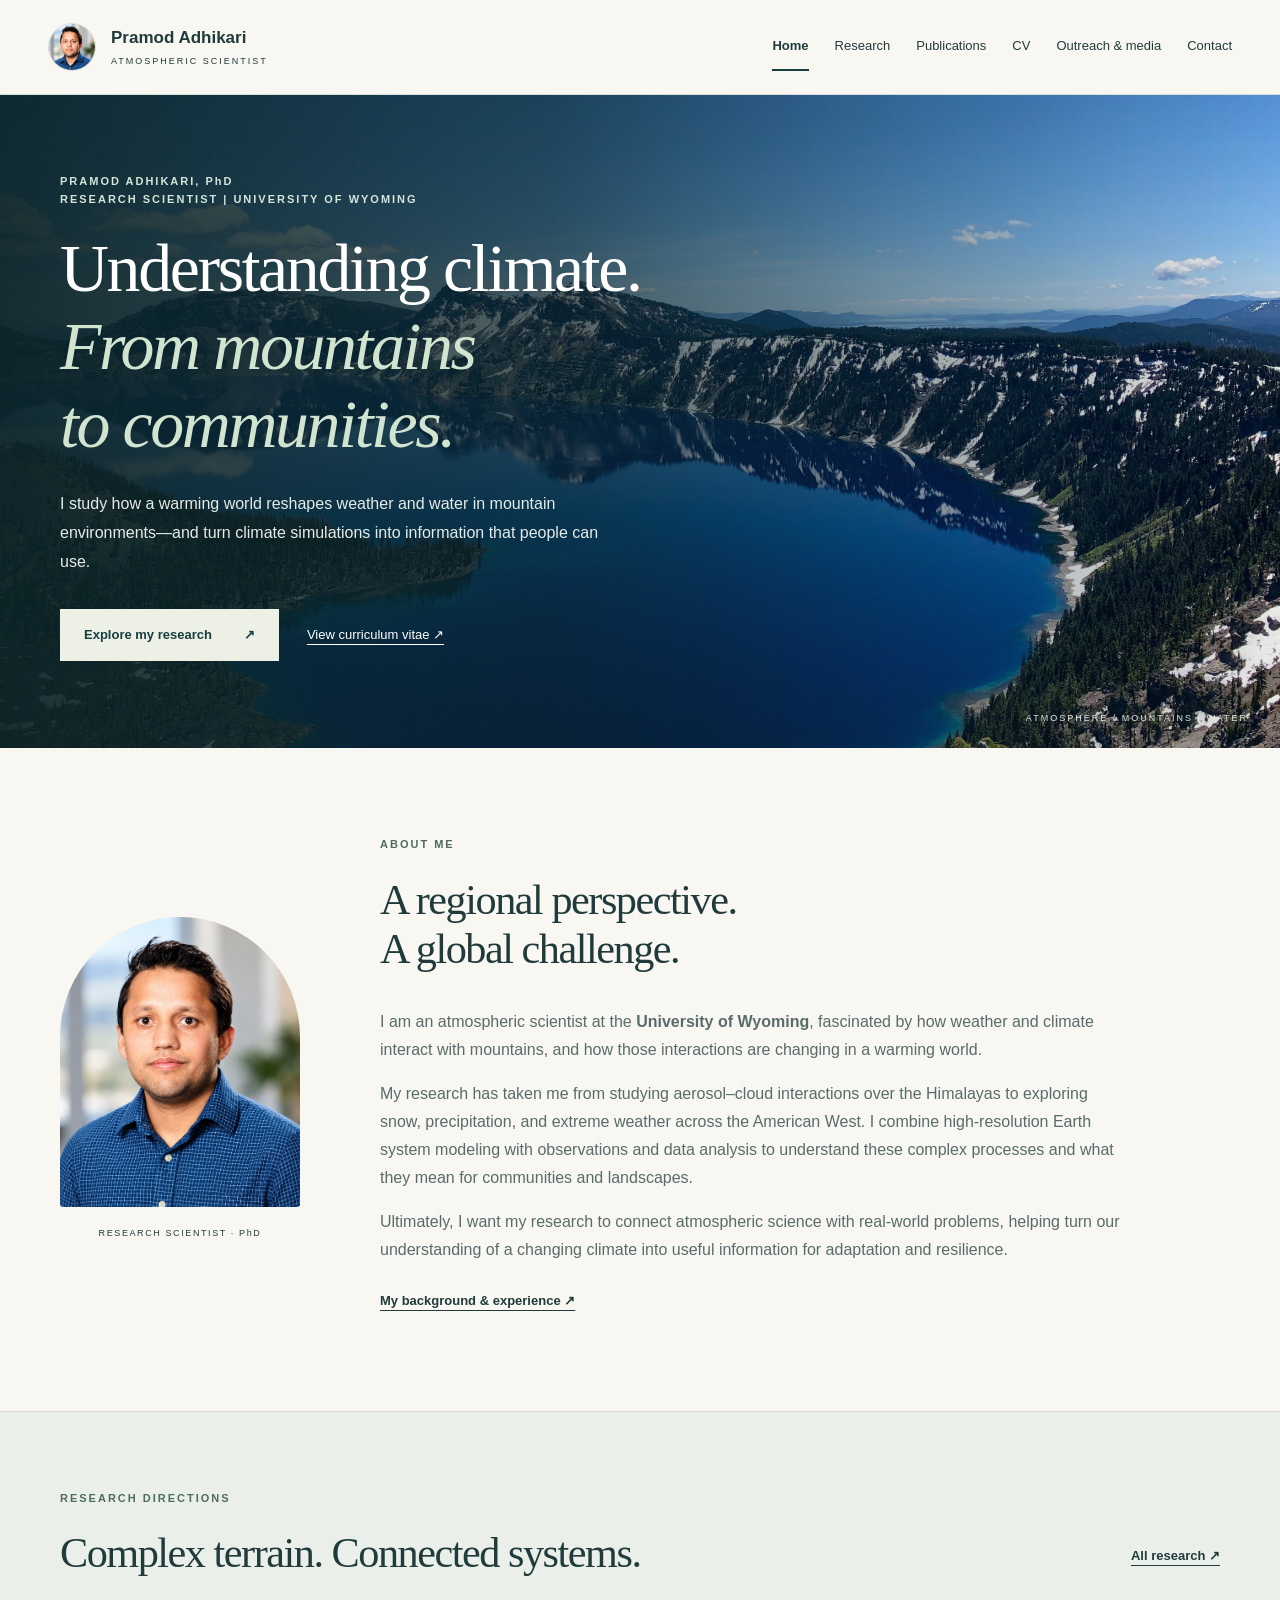
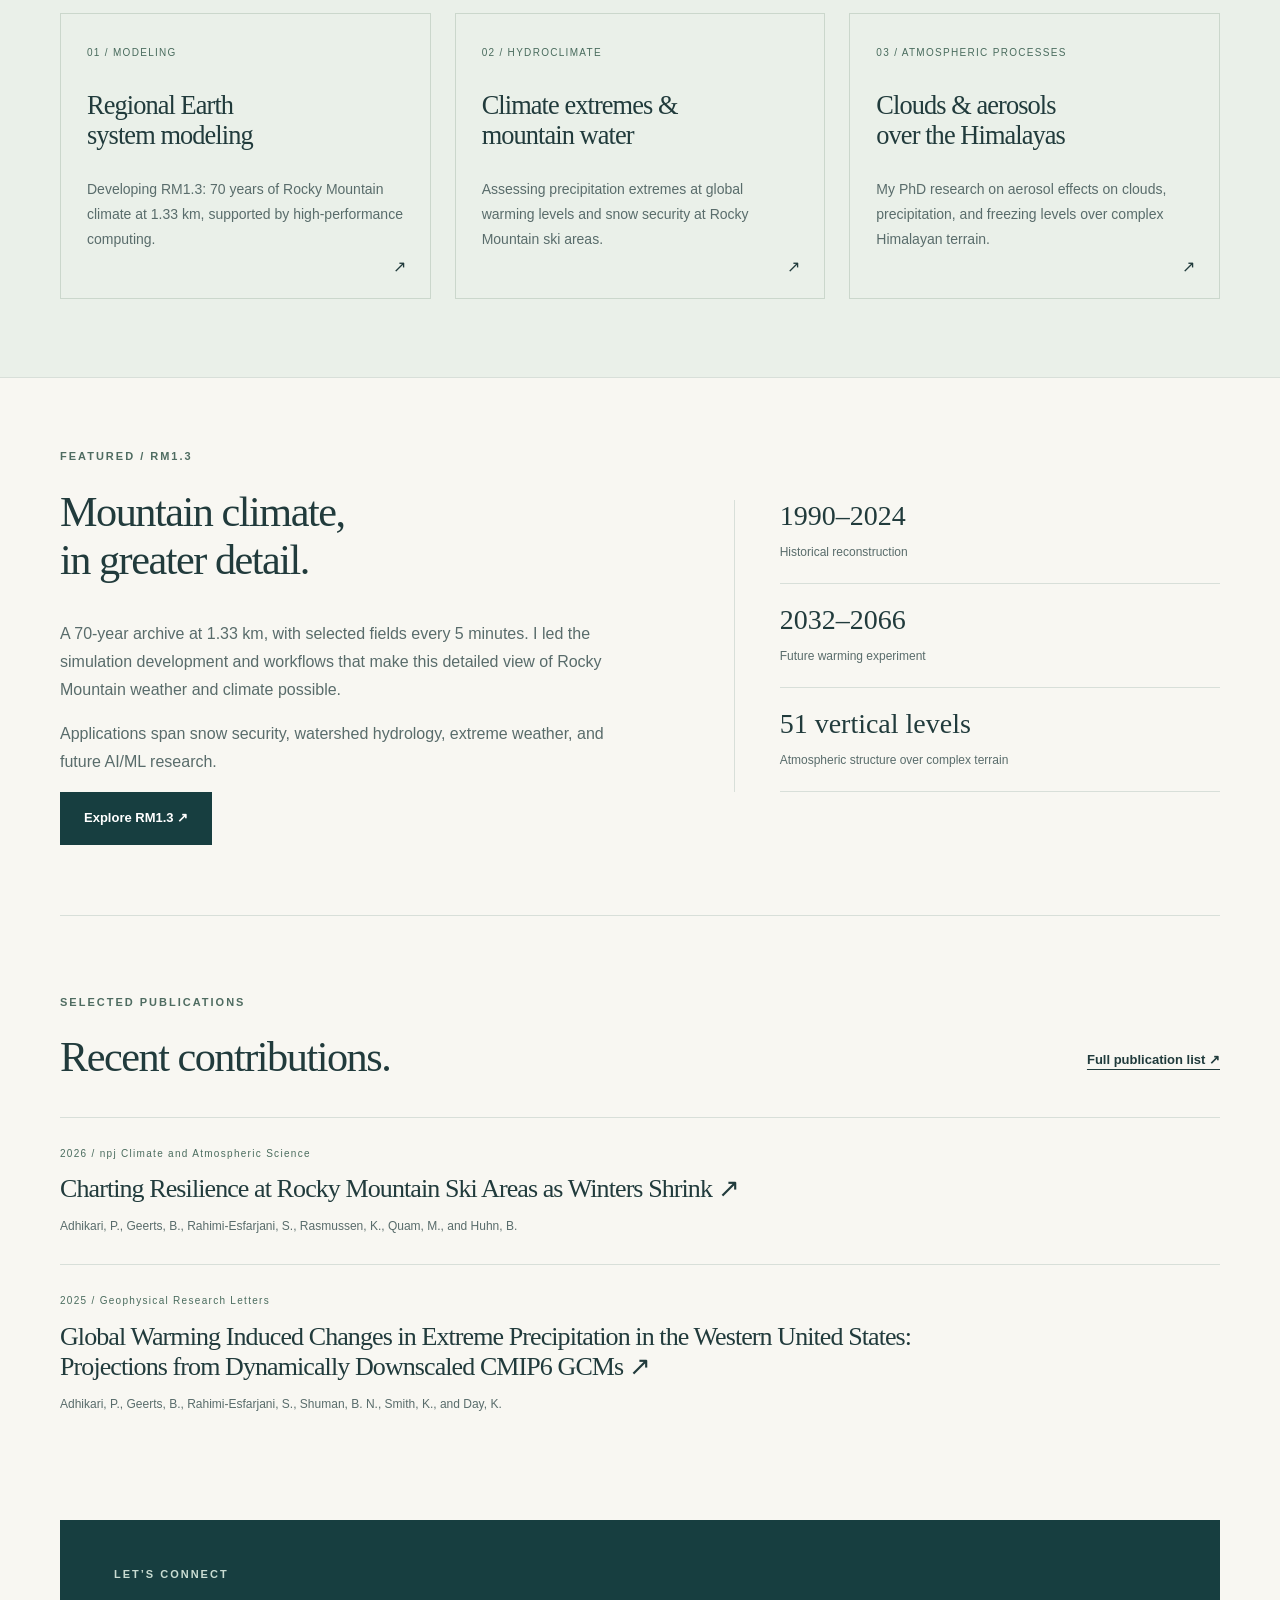
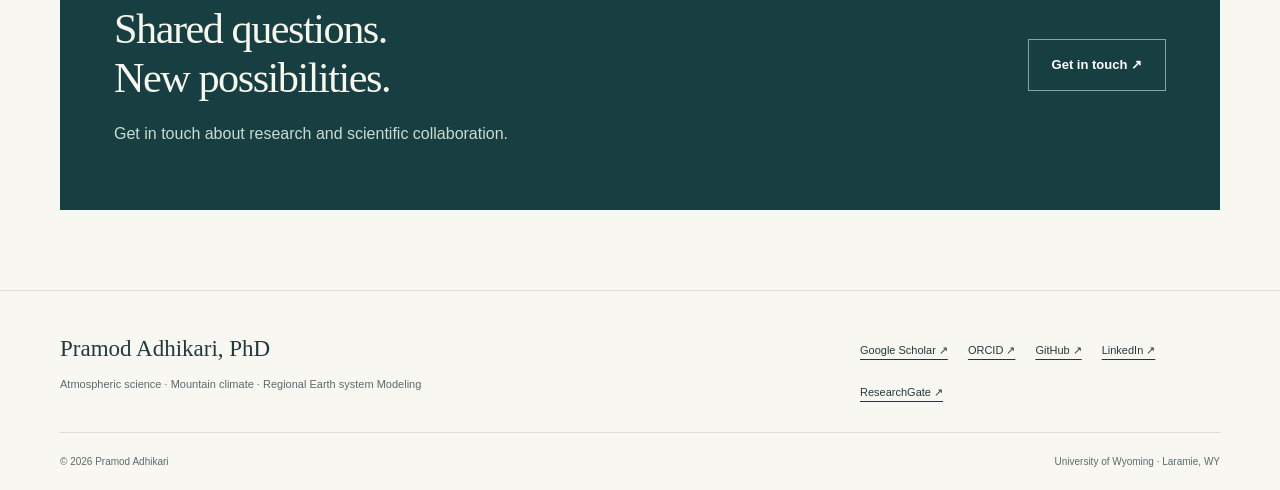
==== index.html @ b0dab458 "Update index.html" ====
<!doctype html>
<html lang="en"><head><meta charset="utf-8"><meta name="viewport" content="width=device-width, initial-scale=1"><title>Home | Pramod Adhikari</title><meta name="description" content="Pramod Adhikari, PhD. Atmospheric scientist at the University of Wyoming researching mountain climate, regional Earth system modeling, and climate extremes."><meta name="theme-color" content="#173e40"><link rel="stylesheet" href="assets/site.css"><script src="assets/site.js" defer></script></head>
<body><a class="skip" href="#main">Skip to content</a><header class="site-header"><div class="nav-wrap"><a class="brand" href="index.html"><img class="brand-photo" src="images/personal_photo.jpeg" alt="" width="48" height="48"><span>Pramod Adhikari<small>ATMOSPHERIC SCIENTIST</small></span></a><button class="menu-toggle" aria-expanded="false" aria-controls="navigation" hidden>Menu <span aria-hidden="true">☰</span></button><nav id="navigation" aria-label="Main navigation"><a href="index.html" aria-current="page">Home</a><a href="research.html">Research</a><a href="publications.html">Publications</a><a href="cv.html">CV</a><a href="media.html">Outreach & media</a><a href="contact.html">Contact</a></nav></div></header>
<main id="main"><section class="hero"><div class="hero-content wrap"><p class="eyebrow">PRAMOD ADHIKARI, PhD<br>RESEARCH SCIENTIST | UNIVERSITY OF WYOMING</p><h1>Understanding climate.<br><em>From mountains<br>to communities.</em></h1><p>I study how a warming world reshapes weather and water in mountain environments—and turn climate simulations into information that people can use.</p><div class="actions"><a class="button light" href="research.html">Explore my research <span>↗</span></a><a class="hero-link" href="cv/Adhikari_CV.pdf">View curriculum vitae ↗</a></div></div><div class="hero-caption">ATMOSPHERE / MOUNTAINS / WATER</div></section>
<section class="about wrap"><div class="portrait"><img src="images/personal_photo.jpeg" alt="Pramod Adhikari" width="300" height="350"><span>RESEARCH SCIENTIST · PhD</span></div><div><p class="eyebrow">ABOUT ME</p><h2>A regional perspective.<br>A global challenge.</h2><p>I am an atmospheric scientist at the <strong>University of Wyoming</strong>, fascinated by how weather and climate interact with mountains, and how those interactions are changing in a warming world.</p><p>My research has taken me from studying aerosol–cloud interactions over the Himalayas to exploring snow, precipitation, and extreme weather across the American West. I combine high-resolution Earth system modeling with observations and data analysis to understand these complex processes and what they mean for communities and landscapes.</p><p>Ultimately, I want my research to connect atmospheric science with real-world problems, helping turn our understanding of a changing climate into useful information for adaptation and resilience.</p><a class="text-link" href="cv.html">My background & experience ↗</a></div></section>
<div class="research-band"><section class="wrap block"><div class="section-heading"><div><p class="eyebrow">RESEARCH DIRECTIONS</p><h2>Complex terrain. Connected systems.</h2></div><a class="text-link" href="research.html">All research ↗</a></div><div class="cards"><a class="research-card" href="regional-modeling.html"><span class="card-number">01 / MODELING</span><h3>Regional Earth<br>system modeling</h3><p>Developing RM1.3: 70 years of Rocky Mountain climate at 1.33 km, supported by high-performance computing.</p><span class="card-arrow">↗</span></a><a class="research-card" href="climate-extremes.html"><span class="card-number">02 / HYDROCLIMATE</span><h3>Climate extremes &<br>mountain water</h3><p>Assessing precipitation extremes at global warming levels and snow security at Rocky Mountain ski areas.</p><span class="card-arrow">↗</span></a><a class="research-card" href="clouds-aerosols.html"><span class="card-number">03 / ATMOSPHERIC PROCESSES</span><h3>Clouds & aerosols<br>over the Himalayas</h3><p>My PhD research on aerosol effects on clouds, precipitation, and freezing levels over complex Himalayan terrain.</p><span class="card-arrow">↗</span></a></div></section></div>
<section class="wrap home-project"><div><p class="eyebrow">FEATURED / RM1.3</p><h2>Mountain climate,<br>in greater detail.</h2><p>A 70-year archive at 1.33 km, with selected fields every 5 minutes. I led the simulation development and workflows that make this detailed view of Rocky Mountain weather and climate possible.</p><p>Applications span snow security, watershed hydrology, extreme weather, and future AI/ML research.</p><a class="button" href="regional-modeling.html#rm13">Explore RM1.3 ↗</a></div><div class="project-facts"><p><strong>1990–2024</strong><span>Historical reconstruction</span></p><p><strong>2032–2066</strong><span>Future warming experiment</span></p><p><strong>51 vertical levels</strong><span>Atmospheric structure over complex terrain</span></p></div></section><section class="wrap block"><div class="section-heading"><div><p class="eyebrow">SELECTED PUBLICATIONS</p><h2>Recent contributions.</h2></div><a class="text-link" href="publications.html">Full publication list ↗</a></div><article class="publication"><span class="pub-label">2026 / npj Climate and Atmospheric Science</span><h3><a href="https://www.nature.com/articles/s41612-026-01530-5">Charting Resilience at Rocky Mountain Ski Areas as Winters Shrink <span aria-hidden="true">↗</span></a></h3><p>Adhikari, P., Geerts, B., Rahimi-Esfarjani, S., Rasmussen, K., Quam, M., and Huhn, B.</p></article><article class="publication"><span class="pub-label">2025 / Geophysical Research Letters</span><h3><a href="https://doi.org/10.1029/2025GL116113">Global Warming Induced Changes in Extreme Precipitation in the Western United States: Projections from Dynamically Downscaled CMIP6 GCMs <span aria-hidden="true">↗</span></a></h3><p>Adhikari, P., Geerts, B., Rahimi-Esfarjani, S., Shuman, B. N., Smith, K., and Day, K.</p></article></section><section class="contact-banner wrap" id="contact"><div><p class="eyebrow">LET’S CONNECT</p><h2>Shared questions.<br>New possibilities.</h2><p>Get in touch about research and scientific collaboration.</p></div><a class="button" href="mailto:pramod.adhikari@uwyo.edu">Get in touch ↗</a></section></main><footer><div class="footer-inner"><div><a class="footer-name" href="index.html">Pramod Adhikari, PhD</a><p>Atmospheric science · Mountain climate · Regional Earth system Modeling</p></div><div class="social"><a href="https://scholar.google.com/citations?user=QLI8ZaMAAAAJ&amp;hl=en">Google Scholar ↗</a><a href="https://orcid.org/0000-0001-8614-2461">ORCID ↗</a><a href="https://github.com/pramodadhikari">GitHub ↗</a><a href="https://www.linkedin.com/in/pramod-adhikari-ph-d-773a276a/">LinkedIn ↗</a><a href="https://www.researchgate.net/profile/Pramod-Adhikari">ResearchGate ↗</a></div></div><div class="footer-bottom"><span>© 2026 Pramod Adhikari</span><span>University of Wyoming · Laramie, WY</span></div></footer></body></html>
---- assets/site.css ----
:root{--paper:#f8f7f2;--ink:#213b3c;--muted:#596c6b;--teal:#173e40;--line:#d8dfd9;--accent:#bfe0c9}*{box-sizing:border-box}html{scroll-behavior:smooth;scroll-padding-top:100px}body{margin:0;background:var(--paper);color:var(--ink);font:16px/1.75 -apple-system,BlinkMacSystemFont,"Segoe UI",sans-serif}a{color:inherit;text-underline-offset:5px}a:hover{color:#39725b}button,a{-webkit-tap-highlight-color:transparent}a:focus-visible,button:focus-visible{outline:3px solid #b68530;outline-offset:5px}img{max-width:100%;height:auto}h1,h2,h3,p{margin-top:0}h1,h2,h3{font-family:Georgia,"Times New Roman",serif;font-weight:400;line-height:1.15;letter-spacing:-.035em}h1{font-size:clamp(2.8rem,5.3vw,5rem)}h2{font-size:clamp(2rem,3.3vw,3rem)}h3{font-size:1.65rem}p{color:var(--muted)}.wrap{width:min(1160px,calc(100% - 96px));margin-inline:auto}.site-header{background:var(--paper);border-bottom:1px solid var(--line);position:sticky;top:0;z-index:20}.nav-wrap{max-width:1400px;margin:auto;min-height:94px;padding:16px 48px;display:flex;align-items:center;justify-content:space-between;gap:24px}.brand{display:flex;align-items:center;gap:15px;text-decoration:none;font-size:17px;font-weight:600;line-height:1.4;white-space:nowrap}.brand small{display:block;font-size:9px;letter-spacing:2px;font-weight:500;margin-top:5px}.monogram{font:38px Georgia,serif;letter-spacing:-3px;border-right:1px solid var(--line);padding-right:18px}.monogram span{color:#589477}nav{display:flex;gap:26px}nav a{text-decoration:none;font-size:13px;white-space:nowrap;padding:12px 0;border-bottom:2px solid transparent}nav a[aria-current]{border-color:var(--teal);font-weight:600}.menu-toggle{display:none}.eyebrow{font-size:11px;letter-spacing:2px;font-weight:650;line-height:1.6;margin-bottom:22px;color:#4f6c61}.hero{position:relative;isolation:isolate;background:var(--teal);color:white}.hero:before{content:"";position:absolute;inset:0;z-index:-1;background:linear-gradient(90deg,rgba(11,35,38,.94),rgba(11,35,38,.70) 43%,rgba(11,35,38,.07)),url('../images/website_background_image.jpeg') center 55%/cover}.hero-content{padding-block:78px 87px}.hero .eyebrow{color:#d4e5d8}.hero h1{margin-bottom:26px;max-width:830px}.hero h1 em{font-weight:400;color:#d1e4d0}.hero p:not(.eyebrow){max-width:540px;color:#e5ece6;font-size:16px;line-height:1.8}.actions{display:flex;align-items:center;gap:28px;margin-top:32px}.button{display:inline-flex;align-items:center;gap:32px;background:var(--teal);color:white;text-decoration:none;padding:14px 23px;font-size:13px;font-weight:600;border:1px solid var(--teal)}.button:hover{background:#285a53;color:white}.button.light{background:#ecf0e5;border-color:#ecf0e5;color:var(--teal)}.button.light:hover{background:white}.hero-link{font-size:13px;color:white}.hero-caption{position:absolute;right:32px;bottom:22px;font-size:9px;letter-spacing:2px;color:#e2eae5}.about{display:grid;grid-template-columns:240px 1fr;gap:80px;align-items:center;padding-block:88px}.portrait img{display:block;width:240px;height:290px;object-fit:cover;object-position:center 30%;border-radius:120px 120px 3px 3px}.portrait span{display:block;font-size:9px;letter-spacing:1.6px;margin-top:19px;text-align:center}.about p{max-width:750px}.text-link{font-size:13px;font-weight:600;display:inline-block;padding-block:10px}.block{padding-block:78px}.research-band{background:#eaf0e9;border-block:1px solid var(--line)}.section-heading{display:flex;align-items:end;justify-content:space-between;gap:24px;margin-bottom:35px}.section-heading h2{margin-bottom:0}.section-heading .text-link{white-space:nowrap}.cards{display:grid;grid-template-columns:repeat(3,1fr);gap:24px}.research-card{position:relative;display:block;text-decoration:none;padding:30px 26px 46px;border:1px solid #cbd7cc;transition:background .2s,transform .2s}.research-card:hover{background:#f7faf4;transform:translateY(-3px);color:var(--ink)}.card-number,.pub-label{font-size:10px;letter-spacing:1.3px;color:#4a6c5e;display:block;margin-bottom:28px}.research-card p{font-size:14px;line-height:1.8;margin-bottom:0}.card-arrow{position:absolute;bottom:17px;right:24px}.metrics{display:grid;grid-template-columns:1fr 1fr 1.2fr;margin-top:42px}.metrics>div{padding:0 28px;border-left:1px solid #c8d4c9}.metrics>div:first-child{padding-left:0;border:0}.metrics strong{display:block;font:32px Georgia,serif}.metrics small{font-size:21px}.metrics span{font-size:11px;color:var(--muted);display:block;margin-top:8px}.publication{border-top:1px solid var(--line);padding:27px 0}.publication .pub-label{margin-bottom:12px}.publication h3{max-width:880px;margin-bottom:12px;font-size:26px}.publication h3 a{text-decoration:none}.publication p{font-size:12px;margin:0}.contact-banner{background:var(--teal);color:#f7f7ed;display:flex;align-items:center;justify-content:space-between;gap:30px;padding:46px 54px;margin-bottom:80px}.contact-banner p{color:#c9dcd2}.contact-banner .eyebrow{color:#c9dcd2}.contact-banner .button{border-color:#85a79a}.contact-banner h2{margin-bottom:18px}footer{border-top:1px solid var(--line);padding:45px 48px 20px}.footer-inner,.footer-bottom{max-width:1160px;margin:auto;display:flex;justify-content:space-between;gap:30px}.footer-name{font:23px Georgia,serif;text-decoration:none}.footer-inner p{font-size:11px;margin-top:10px}.social{display:flex;flex-wrap:wrap;gap:12px 20px;align-content:start;font-size:11px}.social a{padding-block:5px}.footer-inner .social{max-width:360px}.footer-bottom{font-size:10px;color:var(--muted);border-top:1px solid var(--line);padding-top:20px;margin-top:25px}.page-intro{padding-block:65px 40px;border-bottom:1px solid var(--line);margin-bottom:38px}.page-intro h1{font-size:clamp(2.7rem,5vw,4.5rem);max-width:900px;margin-bottom:25px}.lede{max-width:700px;font-size:18px}.prose{padding-bottom:70px}.prose section{max-width:1000px}.prose h3,.prose h2{margin-top:42px}.prose li{margin-bottom:20px;padding-left:10px}.prose ol{padding-left:25px}.prose ol>li{padding:24px 12px;border-bottom:1px solid var(--line)}.prose li a{color:#306953}.prose img{max-width:650px;width:100%}#plain-language-summary{display:grid;grid-template-columns:1fr 1fr;gap:35px;align-items:start}#plain-language-summary p{font-size:14px}.cv-layout{display:grid;grid-template-columns:220px 1fr;gap:55px;padding-block:40px 70px}.sidebar ul{list-style:none;padding:0;margin:0}.sidebar li{border-bottom:1px solid var(--line)}.sidebar a{display:block;padding:10px 0;text-decoration:none;font-size:13px}.cv-section{scroll-margin-top:115px;margin-bottom:45px}.cv-entry-flex{display:grid;grid-template-columns:170px 1fr;gap:20px;padding:18px 0;border-bottom:1px solid var(--line)}.cv-date-block{font-size:12px;color:var(--muted)}.title{font-weight:600}.place{font-size:14px;color:var(--muted)}.contact-layout{display:grid;grid-template-columns:1fr 1.25fr;gap:70px;padding-bottom:70px}.contact-details .social{margin-top:30px}.contact-layout h2{font-size:28px}iframe{border:1px solid var(--line);background:white}.skip{position:fixed;top:-100px;left:15px;background:white;padding:12px;z-index:100}.skip:focus{top:10px}a,p,li,.title{overflow-wrap:anywhere}
@media(min-width:1600px){.hero-content{padding-block:100px}}
@media(max-width:1050px){.nav-wrap{padding-inline:30px;gap:15px}nav{gap:15px}.brand{font-size:15px}.wrap{width:calc(100% - 60px)}.about{gap:45px}.research-card{padding-inline:20px}.cv-layout{gap:30px;grid-template-columns:180px 1fr}}
@media(max-width:800px){.nav-wrap{flex-wrap:wrap;min-height:80px;padding:16px 24px}.brand small{font-size:8px}.monogram{font-size:32px}.js .menu-toggle{display:flex;align-items:center;gap:15px;padding:10px 13px;border:1px solid var(--line);background:transparent;color:var(--ink)}nav{width:100%;flex-wrap:wrap;gap:0 22px}.js nav{display:none}.js nav.open{display:flex}.wrap{width:calc(100% - 48px)}.hero-content{padding-block:58px 70px}.hero:before{background:linear-gradient(90deg,rgba(11,35,38,.92),rgba(11,35,38,.53)),url('../images/website_background_image.jpeg') 60% center/cover}.hero h1{font-size:clamp(2.65rem,7vw,4rem)}.hero .eyebrow{font-size:9px}.hero-caption{font-size:8px;right:24px}.about{grid-template-columns:160px 1fr;gap:30px;padding-block:60px}.portrait img{height:220px}.cards{grid-template-columns:1fr}.research-card h3 br{display:none}.research-card{padding:25px 26px 36px}.card-number{margin-bottom:17px}.metrics{gap:20px;grid-template-columns:1fr 1fr}.metrics>div{border:0;padding:0}.metrics>div:last-child{grid-column:1/-1}.block{padding-block:55px}.section-heading{align-items:start;flex-direction:column;gap:10px}.contact-banner{padding:30px;align-items:start}.cv-layout{display:block}.sidebar{margin-bottom:35px}.sidebar ul{display:flex;flex-wrap:wrap;gap:0 20px}.contact-layout{grid-template-columns:1fr;gap:40px}#plain-language-summary{grid-template-columns:1fr}footer{padding-inline:24px}.footer-inner{flex-direction:column}.page-intro{padding-top:45px}}
@media(max-width:520px){.about{grid-template-columns:1fr}.portrait{max-width:180px}.portrait img{height:220px}.portrait span{text-align:left;font-size:8px}.actions{align-items:start;flex-direction:column;gap:15px}.hero p:not(.eyebrow){font-size:15px}.contact-banner{flex-direction:column}.cv-entry-flex{grid-template-columns:1fr;gap:7px}.footer-bottom{flex-direction:column;gap:4px}.page-intro h1{font-size:2.65rem}.prose ol>li{padding-inline:0}.prose li{padding-left:0}.metrics strong{font-size:28px}.contact-details .text-link{font-size:12px}}
@media(prefers-reduced-motion:reduce){html{scroll-behavior:auto}*,*:before,*:after{transition:none!important}}

/* Research detail pages and portrait identity. */
.brand-photo{width:48px;height:48px;flex:0 0 48px;object-fit:cover;object-position:center 25%;border-radius:50%;border:1px solid var(--line)}
nav a.section-active{border-color:var(--teal);font-weight:600}
.back-link{display:inline-block;font-size:12px;margin-bottom:28px;text-decoration:none}
.topic-nav{display:flex;flex-wrap:wrap;gap:12px 30px;margin-bottom:50px;border-bottom:1px solid var(--line)}
.topic-nav a{white-space:normal;font-size:12px;padding:12px 0}
.research-feature{display:grid;grid-template-columns:1.05fr 1fr;gap:60px;align-items:center;padding-bottom:70px}
.research-figure{margin:0;background:#fff;padding:18px;border:1px solid var(--line)}
.research-figure img{display:block;width:100%;height:auto}
.research-figure figcaption{font-size:11px;line-height:1.7;color:var(--muted);margin-top:16px}
.dataset-stats{display:grid;grid-template-columns:repeat(4,1fr);gap:30px;margin:38px 0 48px}
.dataset-stats dt{font-size:12px;color:var(--muted);margin-bottom:12px}
.dataset-stats dd{font:clamp(22px,2.5vw,32px) Georgia,serif;margin:0;white-space:nowrap}
.dataset-stats dd small{font-size:19px}.dataset-stats span{font-size:12px}
.research-columns{display:grid;grid-template-columns:1fr 1fr;gap:55px}
.research-columns h3{margin-top:25px}.research-columns>div>h3:first-child{margin-top:0}
.reading-width{max-width:800px}.table-scroll{overflow-x:auto;margin-top:30px}
.comparison-table{width:100%;border-collapse:collapse;text-align:left;font-size:15px}
.comparison-table caption{text-align:left;font-size:12px;color:var(--muted);padding-bottom:15px}
.comparison-table th,.comparison-table td{padding:18px 20px;border-bottom:1px solid var(--line)}
.comparison-table thead{background:#eaf0e9}.comparison-table tbody th{font-weight:500}.comparison-table tbody td:last-child{font-weight:700;color:#285a53}
.source-note{font-size:12px;line-height:1.7;margin-top:20px;color:var(--muted)}
.evaluation-note{padding:24px 28px;border-left:3px solid #a78c57;background:#f0ede3;margin-top:30px}
.applications{border-top:1px solid var(--line);padding-top:50px}
.research-closing{border-top:1px solid var(--line);padding-block:45px 65px}
.research-closing>p{max-width:850px}
.research-content{max-width:900px}.research-summary{padding-bottom:35px}.research-summary>p{max-width:800px}
.study{padding:50px 0;border-top:1px solid var(--line)}.study h2{font-size:clamp(28px,3.3vw,40px)}
.finding{background:var(--teal);padding:30px 36px;color:var(--paper);margin:28px 0}
.finding>span{font-size:12px;display:block;margin-bottom:15px}.finding strong{font:42px/1.45 Georgia,serif;display:block}.finding strong small{font:18px Georgia,serif}.finding p{color:#d4e5d8;font-size:13px;max-width:580px;margin:15px 0 0}
.phd-figure{margin-top:35px;max-width:720px}
.home-project{display:grid;grid-template-columns:1.2fr 1fr;gap:90px;padding-block:70px;border-bottom:1px solid var(--line)}
.project-facts{align-self:center;border-left:1px solid var(--line);padding-left:45px}.project-facts p{padding-bottom:20px;margin-bottom:20px;border-bottom:1px solid var(--line)}.project-facts p:last-child{margin-bottom:0}.project-facts strong{display:block;font:28px Georgia,serif;color:var(--ink)}.project-facts span{display:block;font-size:12px;margin-top:10px}
.research-hub{margin-bottom:50px}
@media(max-width:800px){.brand-photo{width:40px;height:40px;flex-basis:40px}.js .topic-nav{display:flex}.research-feature{grid-template-columns:1fr;gap:30px}.research-figure{max-width:600px}.dataset-stats{grid-template-columns:repeat(2,1fr);gap:25px}.research-columns{grid-template-columns:1fr;gap:20px}.home-project{gap:30px}.project-facts{padding-left:25px}.comparison-table th,.comparison-table td{padding:15px 10px;font-size:13px}.topic-nav{gap:0 20px}}
@media(max-width:520px){.home-project{grid-template-columns:1fr;padding-block:50px}.project-facts{border-left:0;padding-left:0}.finding{padding:24px}.finding strong{font-size:35px}.finding strong small{font-size:16px}.study{padding-block:35px}.research-figure{padding:10px}.topic-nav a{width:100%}.dataset-stats dd{font-size:23px}}
@media(max-width:380px){.nav-wrap{padding-inline:16px;gap:10px}.brand{gap:10px;font-size:14px}.brand small{font-size:6.5px;letter-spacing:1.3px}.js .menu-toggle{padding:9px 10px;gap:8px;font-size:12px}}

.outreach-reports{margin-block:45px}.prose .outreach-reports h3{margin-top:0}.outreach-reports .publication p{font-size:16px;line-height:1.75;margin-bottom:16px}.outreach-reports .publication .eyebrow{font-size:11px}
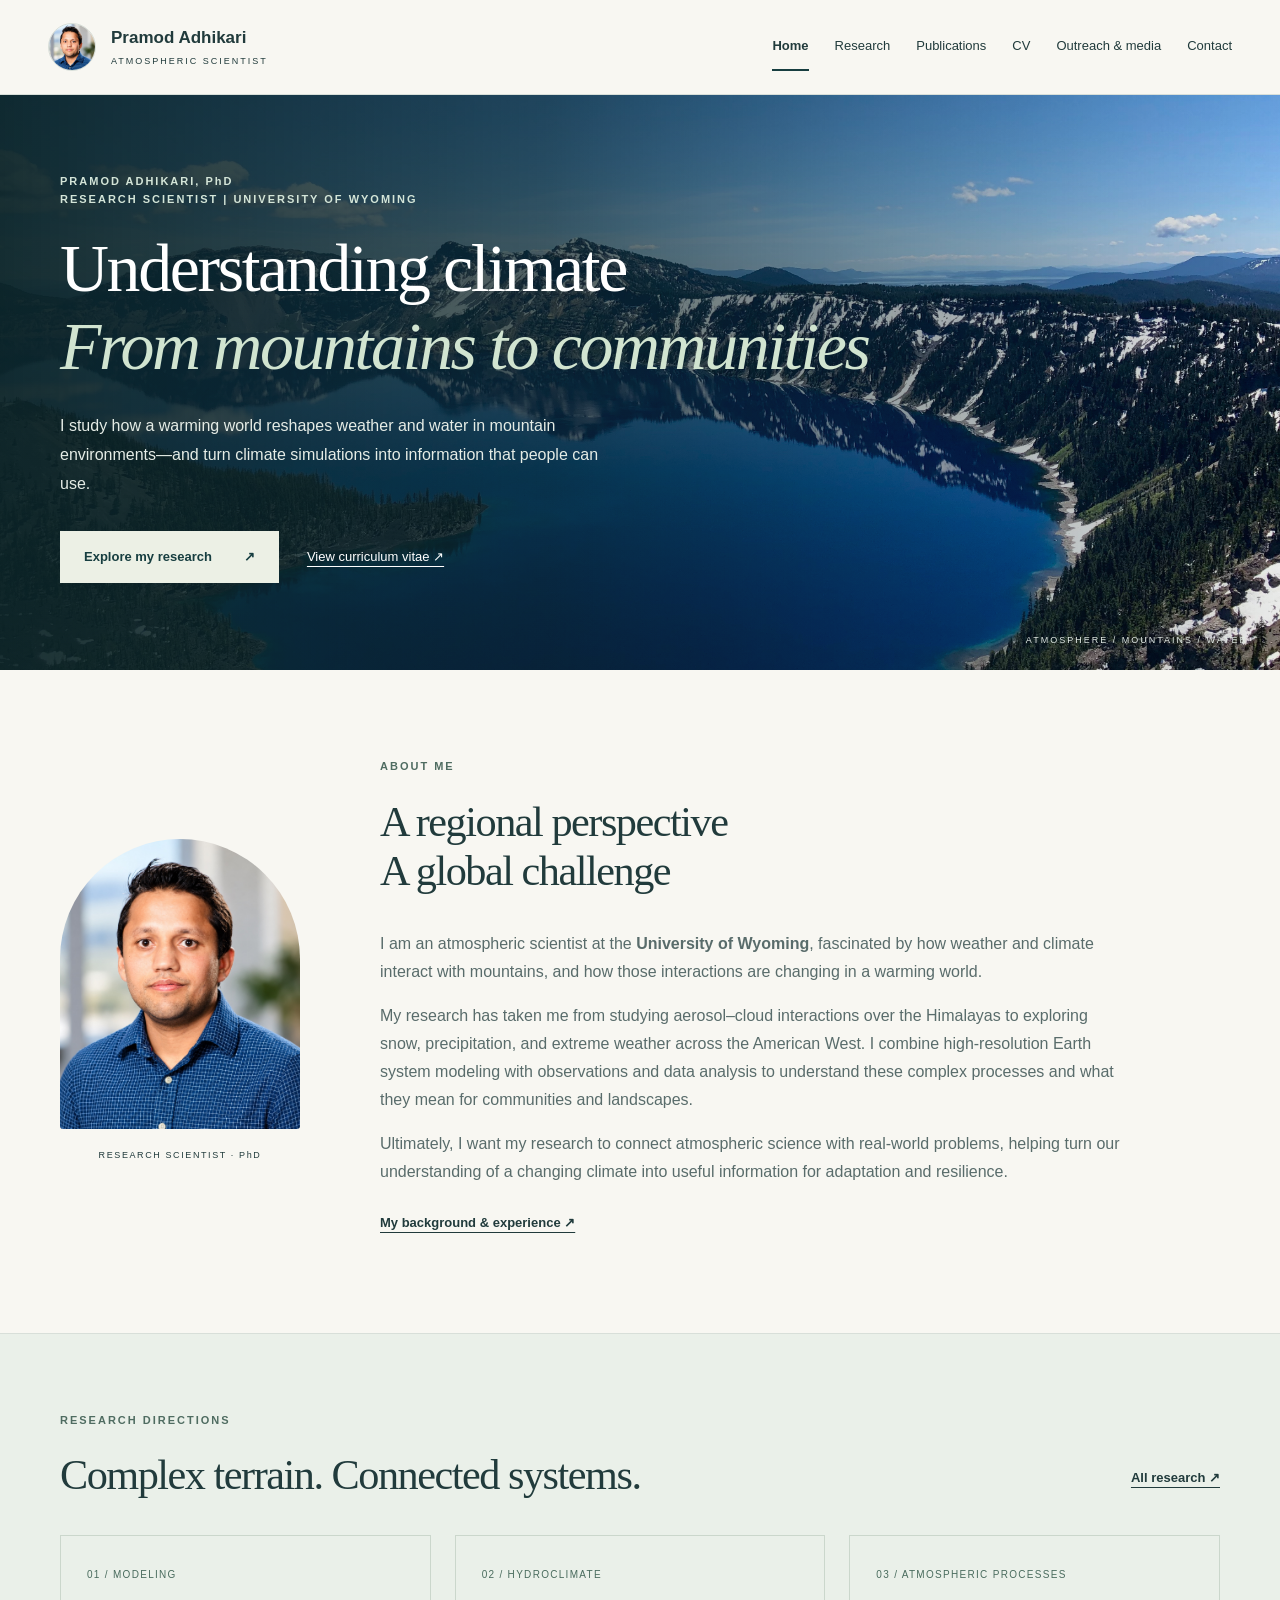
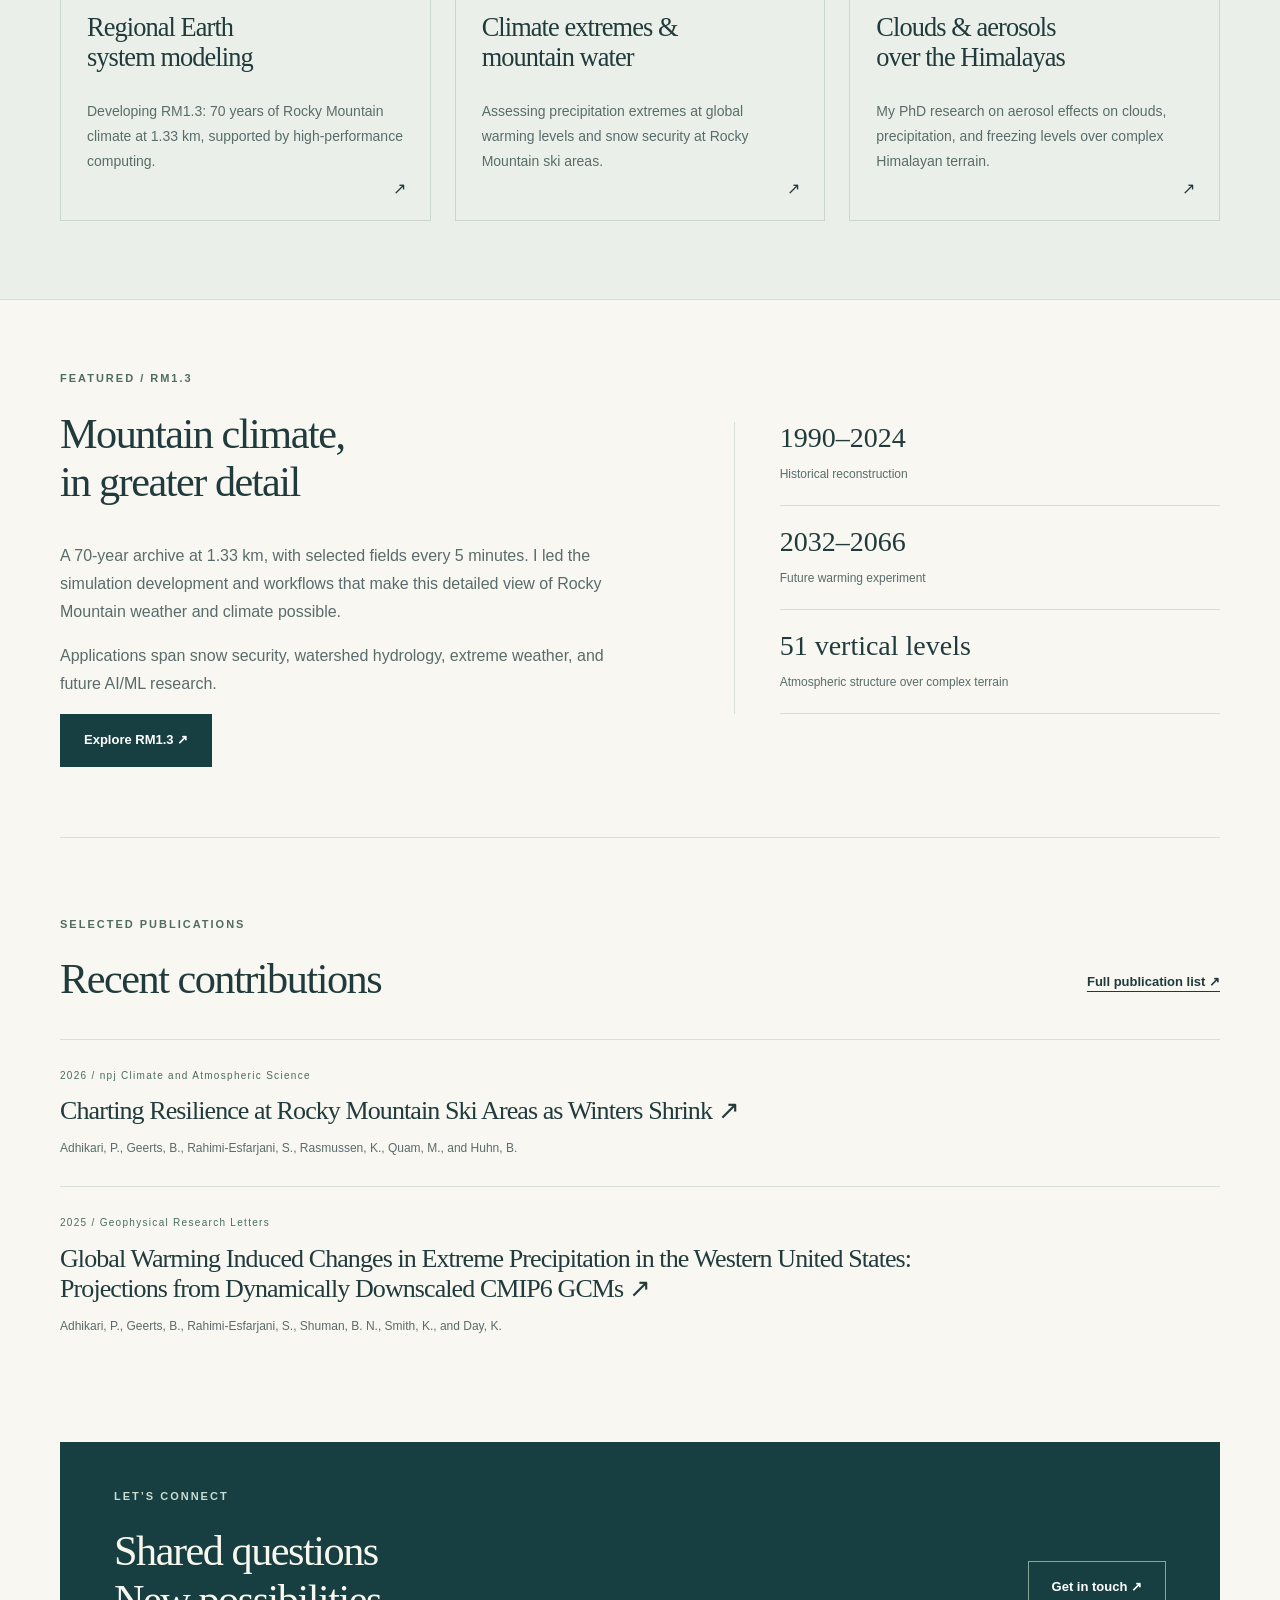
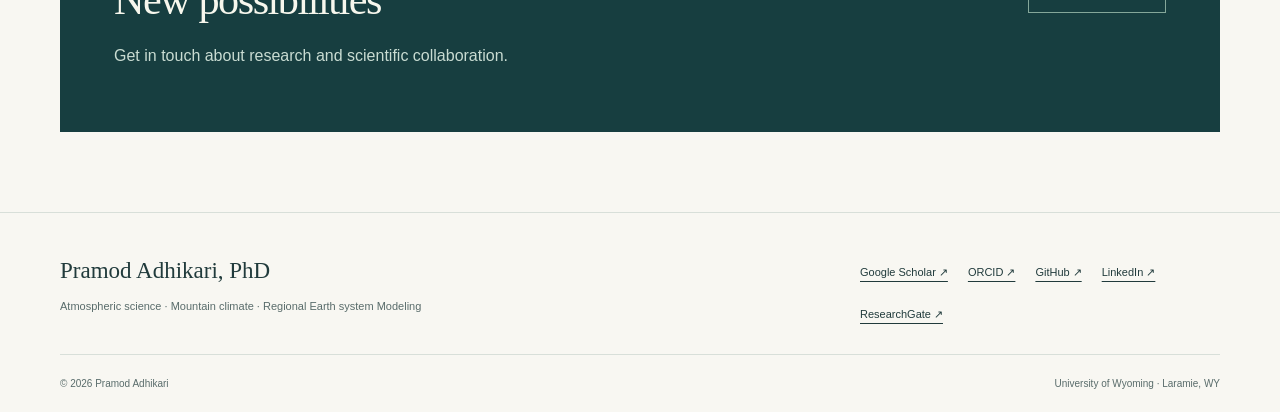
==== commit 744550d0: "Update index.html" ====
--- a/index.html
+++ b/index.html
@@ -1,7 +1,7 @@
 <!doctype html>
 <html lang="en"><head><meta charset="utf-8"><meta name="viewport" content="width=device-width, initial-scale=1"><title>Home | Pramod Adhikari</title><meta name="description" content="Pramod Adhikari, PhD. Atmospheric scientist at the University of Wyoming researching mountain climate, regional Earth system modeling, and climate extremes."><meta name="theme-color" content="#173e40"><link rel="stylesheet" href="assets/site.css"><script src="assets/site.js" defer></script></head>
 <body><a class="skip" href="#main">Skip to content</a><header class="site-header"><div class="nav-wrap"><a class="brand" href="index.html"><img class="brand-photo" src="images/personal_photo.jpeg" alt="" width="48" height="48"><span>Pramod Adhikari<small>ATMOSPHERIC SCIENTIST</small></span></a><button class="menu-toggle" aria-expanded="false" aria-controls="navigation" hidden>Menu <span aria-hidden="true">☰</span></button><nav id="navigation" aria-label="Main navigation"><a href="index.html" aria-current="page">Home</a><a href="research.html">Research</a><a href="publications.html">Publications</a><a href="cv.html">CV</a><a href="media.html">Outreach & media</a><a href="contact.html">Contact</a></nav></div></header>
-<main id="main"><section class="hero"><div class="hero-content wrap"><p class="eyebrow">PRAMOD ADHIKARI, PhD<br>RESEARCH SCIENTIST | UNIVERSITY OF WYOMING</p><h1>Understanding climate.<br><em>From mountains<br>to communities.</em></h1><p>I study how a warming world reshapes weather and water in mountain environments—and turn climate simulations into information that people can use.</p><div class="actions"><a class="button light" href="research.html">Explore my research <span>↗</span></a><a class="hero-link" href="cv/Adhikari_CV.pdf">View curriculum vitae ↗</a></div></div><div class="hero-caption">ATMOSPHERE / MOUNTAINS / WATER</div></section>
-<section class="about wrap"><div class="portrait"><img src="images/personal_photo.jpeg" alt="Pramod Adhikari" width="300" height="350"><span>RESEARCH SCIENTIST · PhD</span></div><div><p class="eyebrow">ABOUT ME</p><h2>A regional perspective.<br>A global challenge.</h2><p>I am an atmospheric scientist at the <strong>University of Wyoming</strong>, fascinated by how weather and climate interact with mountains, and how those interactions are changing in a warming world.</p><p>My research has taken me from studying aerosol–cloud interactions over the Himalayas to exploring snow, precipitation, and extreme weather across the American West. I combine high-resolution Earth system modeling with observations and data analysis to understand these complex processes and what they mean for communities and landscapes.</p><p>Ultimately, I want my research to connect atmospheric science with real-world problems, helping turn our understanding of a changing climate into useful information for adaptation and resilience.</p><a class="text-link" href="cv.html">My background & experience ↗</a></div></section>
+<main id="main"><section class="hero"><div class="hero-content wrap"><p class="eyebrow">PRAMOD ADHIKARI, PhD<br>RESEARCH SCIENTIST | UNIVERSITY OF WYOMING</p><h1>Understanding climate<br><em>From mountains to communities</em></h1><p>I study how a warming world reshapes weather and water in mountain environments—and turn climate simulations into information that people can use.</p><div class="actions"><a class="button light" href="research.html">Explore my research <span>↗</span></a><a class="hero-link" href="cv/Adhikari_CV.pdf">View curriculum vitae ↗</a></div></div><div class="hero-caption">ATMOSPHERE / MOUNTAINS / WATER</div></section>
+<section class="about wrap"><div class="portrait"><img src="images/personal_photo.jpeg" alt="Pramod Adhikari" width="300" height="350"><span>RESEARCH SCIENTIST · PhD</span></div><div><p class="eyebrow">ABOUT ME</p><h2>A regional perspective<br>A global challenge</h2><p>I am an atmospheric scientist at the <strong>University of Wyoming</strong>, fascinated by how weather and climate interact with mountains, and how those interactions are changing in a warming world.</p><p>My research has taken me from studying aerosol–cloud interactions over the Himalayas to exploring snow, precipitation, and extreme weather across the American West. I combine high-resolution Earth system modeling with observations and data analysis to understand these complex processes and what they mean for communities and landscapes.</p><p>Ultimately, I want my research to connect atmospheric science with real-world problems, helping turn our understanding of a changing climate into useful information for adaptation and resilience.</p><a class="text-link" href="cv.html">My background & experience ↗</a></div></section>
 <div class="research-band"><section class="wrap block"><div class="section-heading"><div><p class="eyebrow">RESEARCH DIRECTIONS</p><h2>Complex terrain. Connected systems.</h2></div><a class="text-link" href="research.html">All research ↗</a></div><div class="cards"><a class="research-card" href="regional-modeling.html"><span class="card-number">01 / MODELING</span><h3>Regional Earth<br>system modeling</h3><p>Developing RM1.3: 70 years of Rocky Mountain climate at 1.33 km, supported by high-performance computing.</p><span class="card-arrow">↗</span></a><a class="research-card" href="climate-extremes.html"><span class="card-number">02 / HYDROCLIMATE</span><h3>Climate extremes &<br>mountain water</h3><p>Assessing precipitation extremes at global warming levels and snow security at Rocky Mountain ski areas.</p><span class="card-arrow">↗</span></a><a class="research-card" href="clouds-aerosols.html"><span class="card-number">03 / ATMOSPHERIC PROCESSES</span><h3>Clouds & aerosols<br>over the Himalayas</h3><p>My PhD research on aerosol effects on clouds, precipitation, and freezing levels over complex Himalayan terrain.</p><span class="card-arrow">↗</span></a></div></section></div>
-<section class="wrap home-project"><div><p class="eyebrow">FEATURED / RM1.3</p><h2>Mountain climate,<br>in greater detail.</h2><p>A 70-year archive at 1.33 km, with selected fields every 5 minutes. I led the simulation development and workflows that make this detailed view of Rocky Mountain weather and climate possible.</p><p>Applications span snow security, watershed hydrology, extreme weather, and future AI/ML research.</p><a class="button" href="regional-modeling.html#rm13">Explore RM1.3 ↗</a></div><div class="project-facts"><p><strong>1990–2024</strong><span>Historical reconstruction</span></p><p><strong>2032–2066</strong><span>Future warming experiment</span></p><p><strong>51 vertical levels</strong><span>Atmospheric structure over complex terrain</span></p></div></section><section class="wrap block"><div class="section-heading"><div><p class="eyebrow">SELECTED PUBLICATIONS</p><h2>Recent contributions.</h2></div><a class="text-link" href="publications.html">Full publication list ↗</a></div><article class="publication"><span class="pub-label">2026 / npj Climate and Atmospheric Science</span><h3><a href="https://www.nature.com/articles/s41612-026-01530-5">Charting Resilience at Rocky Mountain Ski Areas as Winters Shrink <span aria-hidden="true">↗</span></a></h3><p>Adhikari, P., Geerts, B., Rahimi-Esfarjani, S., Rasmussen, K., Quam, M., and Huhn, B.</p></article><article class="publication"><span class="pub-label">2025 / Geophysical Research Letters</span><h3><a href="https://doi.org/10.1029/2025GL116113">Global Warming Induced Changes in Extreme Precipitation in the Western United States: Projections from Dynamically Downscaled CMIP6 GCMs <span aria-hidden="true">↗</span></a></h3><p>Adhikari, P., Geerts, B., Rahimi-Esfarjani, S., Shuman, B. N., Smith, K., and Day, K.</p></article></section><section class="contact-banner wrap" id="contact"><div><p class="eyebrow">LET’S CONNECT</p><h2>Shared questions.<br>New possibilities.</h2><p>Get in touch about research and scientific collaboration.</p></div><a class="button" href="mailto:pramod.adhikari@uwyo.edu">Get in touch ↗</a></section></main><footer><div class="footer-inner"><div><a class="footer-name" href="index.html">Pramod Adhikari, PhD</a><p>Atmospheric science · Mountain climate · Regional Earth system Modeling</p></div><div class="social"><a href="https://scholar.google.com/citations?user=QLI8ZaMAAAAJ&amp;hl=en">Google Scholar ↗</a><a href="https://orcid.org/0000-0001-8614-2461">ORCID ↗</a><a href="https://github.com/pramodadhikari">GitHub ↗</a><a href="https://www.linkedin.com/in/pramod-adhikari-ph-d-773a276a/">LinkedIn ↗</a><a href="https://www.researchgate.net/profile/Pramod-Adhikari">ResearchGate ↗</a></div></div><div class="footer-bottom"><span>© 2026 Pramod Adhikari</span><span>University of Wyoming · Laramie, WY</span></div></footer></body></html>
+<section class="wrap home-project"><div><p class="eyebrow">FEATURED / RM1.3</p><h2>Mountain climate,<br>in greater detail</h2><p>A 70-year archive at 1.33 km, with selected fields every 5 minutes. I led the simulation development and workflows that make this detailed view of Rocky Mountain weather and climate possible.</p><p>Applications span snow security, watershed hydrology, extreme weather, and future AI/ML research.</p><a class="button" href="regional-modeling.html#rm13">Explore RM1.3 ↗</a></div><div class="project-facts"><p><strong>1990–2024</strong><span>Historical reconstruction</span></p><p><strong>2032–2066</strong><span>Future warming experiment</span></p><p><strong>51 vertical levels</strong><span>Atmospheric structure over complex terrain</span></p></div></section><section class="wrap block"><div class="section-heading"><div><p class="eyebrow">SELECTED PUBLICATIONS</p><h2>Recent contributions</h2></div><a class="text-link" href="publications.html">Full publication list ↗</a></div><article class="publication"><span class="pub-label">2026 / npj Climate and Atmospheric Science</span><h3><a href="https://www.nature.com/articles/s41612-026-01530-5">Charting Resilience at Rocky Mountain Ski Areas as Winters Shrink <span aria-hidden="true">↗</span></a></h3><p>Adhikari, P., Geerts, B., Rahimi-Esfarjani, S., Rasmussen, K., Quam, M., and Huhn, B.</p></article><article class="publication"><span class="pub-label">2025 / Geophysical Research Letters</span><h3><a href="https://doi.org/10.1029/2025GL116113">Global Warming Induced Changes in Extreme Precipitation in the Western United States: Projections from Dynamically Downscaled CMIP6 GCMs <span aria-hidden="true">↗</span></a></h3><p>Adhikari, P., Geerts, B., Rahimi-Esfarjani, S., Shuman, B. N., Smith, K., and Day, K.</p></article></section><section class="contact-banner wrap" id="contact"><div><p class="eyebrow">LET’S CONNECT</p><h2>Shared questions<br>New possibilities</h2><p>Get in touch about research and scientific collaboration.</p></div><a class="button" href="mailto:pramod.adhikari@uwyo.edu">Get in touch ↗</a></section></main><footer><div class="footer-inner"><div><a class="footer-name" href="index.html">Pramod Adhikari, PhD</a><p>Atmospheric science · Mountain climate · Regional Earth system Modeling</p></div><div class="social"><a href="https://scholar.google.com/citations?user=QLI8ZaMAAAAJ&amp;hl=en">Google Scholar ↗</a><a href="https://orcid.org/0000-0001-8614-2461">ORCID ↗</a><a href="https://github.com/pramodadhikari">GitHub ↗</a><a href="https://www.linkedin.com/in/pramod-adhikari-ph-d-773a276a/">LinkedIn ↗</a><a href="https://www.researchgate.net/profile/Pramod-Adhikari">ResearchGate ↗</a></div></div><div class="footer-bottom"><span>© 2026 Pramod Adhikari</span><span>University of Wyoming · Laramie, WY</span></div></footer></body></html>
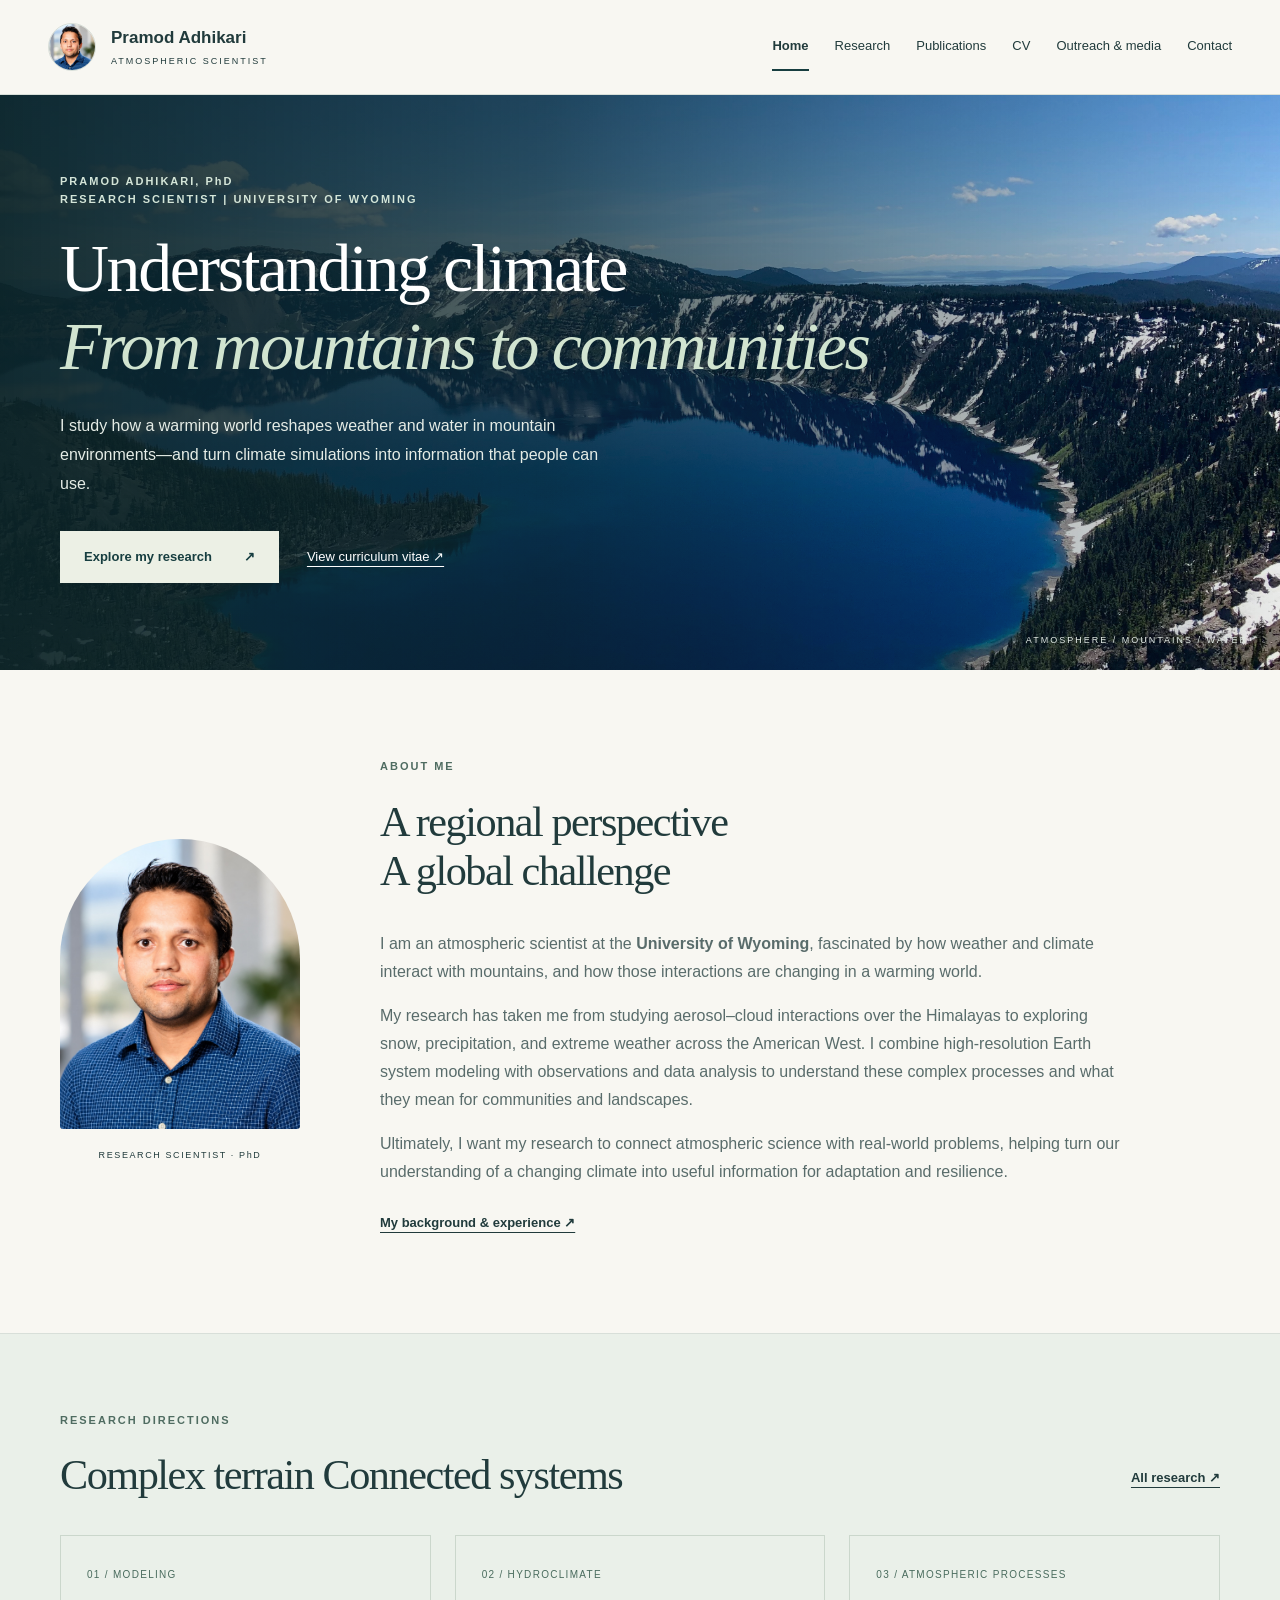
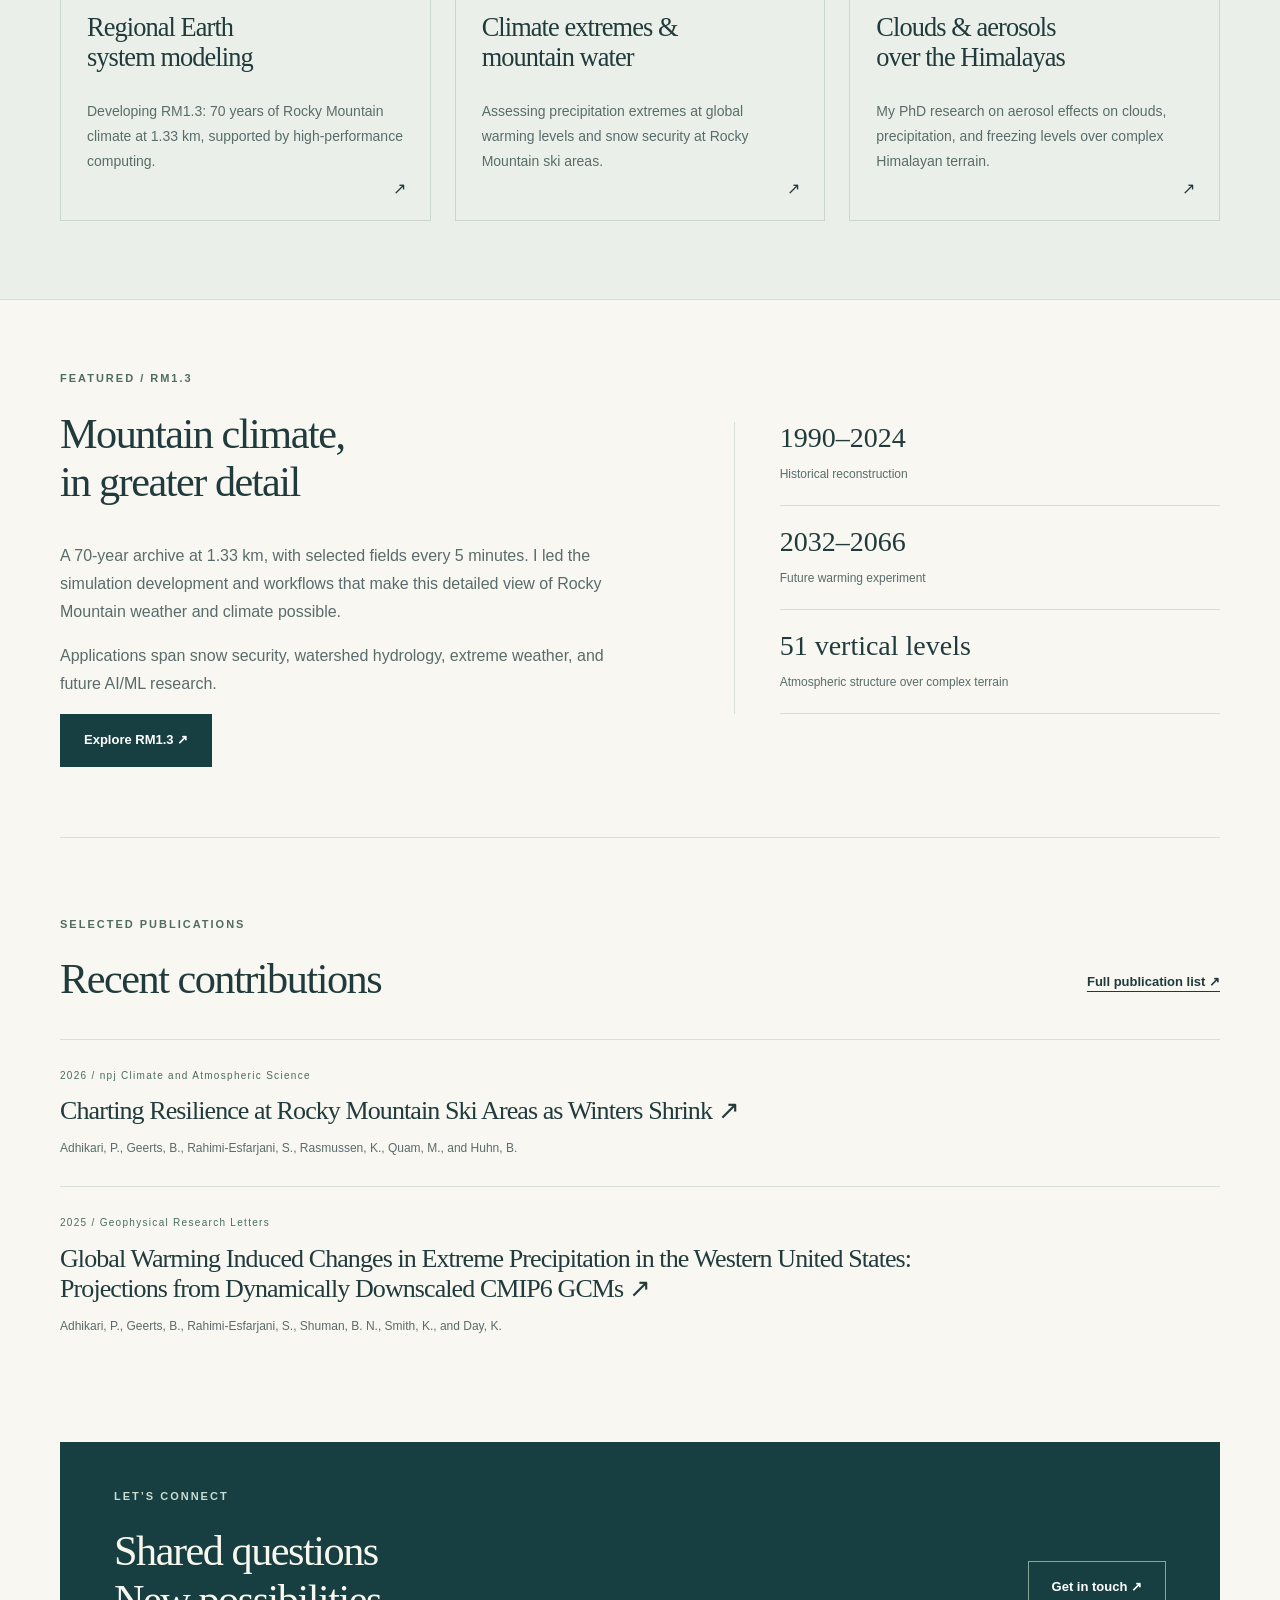
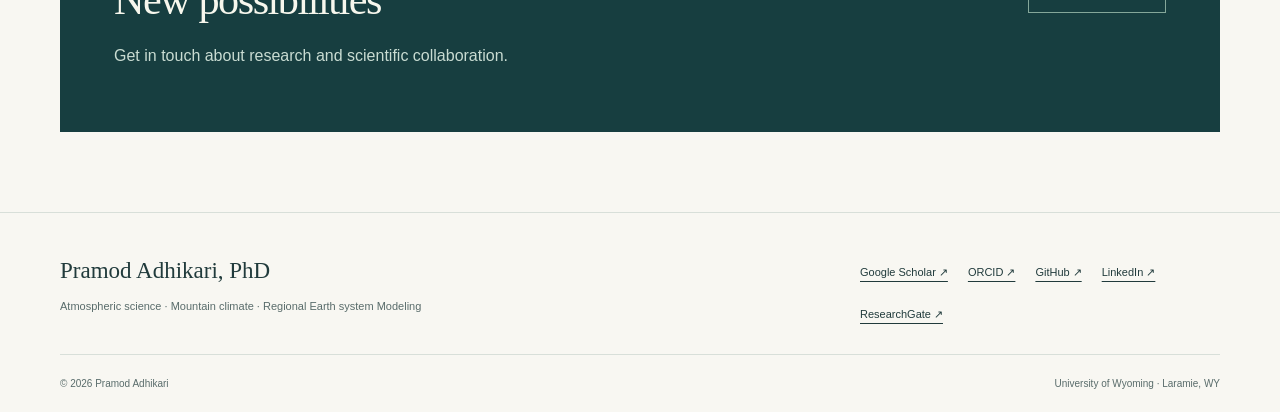
==== commit ea260659: "Update index.html" ====
--- a/index.html
+++ b/index.html
@@ -3,5 +3,5 @@
 <body><a class="skip" href="#main">Skip to content</a><header class="site-header"><div class="nav-wrap"><a class="brand" href="index.html"><img class="brand-photo" src="images/personal_photo.jpeg" alt="" width="48" height="48"><span>Pramod Adhikari<small>ATMOSPHERIC SCIENTIST</small></span></a><button class="menu-toggle" aria-expanded="false" aria-controls="navigation" hidden>Menu <span aria-hidden="true">☰</span></button><nav id="navigation" aria-label="Main navigation"><a href="index.html" aria-current="page">Home</a><a href="research.html">Research</a><a href="publications.html">Publications</a><a href="cv.html">CV</a><a href="media.html">Outreach & media</a><a href="contact.html">Contact</a></nav></div></header>
 <main id="main"><section class="hero"><div class="hero-content wrap"><p class="eyebrow">PRAMOD ADHIKARI, PhD<br>RESEARCH SCIENTIST | UNIVERSITY OF WYOMING</p><h1>Understanding climate<br><em>From mountains to communities</em></h1><p>I study how a warming world reshapes weather and water in mountain environments—and turn climate simulations into information that people can use.</p><div class="actions"><a class="button light" href="research.html">Explore my research <span>↗</span></a><a class="hero-link" href="cv/Adhikari_CV.pdf">View curriculum vitae ↗</a></div></div><div class="hero-caption">ATMOSPHERE / MOUNTAINS / WATER</div></section>
 <section class="about wrap"><div class="portrait"><img src="images/personal_photo.jpeg" alt="Pramod Adhikari" width="300" height="350"><span>RESEARCH SCIENTIST · PhD</span></div><div><p class="eyebrow">ABOUT ME</p><h2>A regional perspective<br>A global challenge</h2><p>I am an atmospheric scientist at the <strong>University of Wyoming</strong>, fascinated by how weather and climate interact with mountains, and how those interactions are changing in a warming world.</p><p>My research has taken me from studying aerosol–cloud interactions over the Himalayas to exploring snow, precipitation, and extreme weather across the American West. I combine high-resolution Earth system modeling with observations and data analysis to understand these complex processes and what they mean for communities and landscapes.</p><p>Ultimately, I want my research to connect atmospheric science with real-world problems, helping turn our understanding of a changing climate into useful information for adaptation and resilience.</p><a class="text-link" href="cv.html">My background & experience ↗</a></div></section>
-<div class="research-band"><section class="wrap block"><div class="section-heading"><div><p class="eyebrow">RESEARCH DIRECTIONS</p><h2>Complex terrain. Connected systems.</h2></div><a class="text-link" href="research.html">All research ↗</a></div><div class="cards"><a class="research-card" href="regional-modeling.html"><span class="card-number">01 / MODELING</span><h3>Regional Earth<br>system modeling</h3><p>Developing RM1.3: 70 years of Rocky Mountain climate at 1.33 km, supported by high-performance computing.</p><span class="card-arrow">↗</span></a><a class="research-card" href="climate-extremes.html"><span class="card-number">02 / HYDROCLIMATE</span><h3>Climate extremes &<br>mountain water</h3><p>Assessing precipitation extremes at global warming levels and snow security at Rocky Mountain ski areas.</p><span class="card-arrow">↗</span></a><a class="research-card" href="clouds-aerosols.html"><span class="card-number">03 / ATMOSPHERIC PROCESSES</span><h3>Clouds & aerosols<br>over the Himalayas</h3><p>My PhD research on aerosol effects on clouds, precipitation, and freezing levels over complex Himalayan terrain.</p><span class="card-arrow">↗</span></a></div></section></div>
+<div class="research-band"><section class="wrap block"><div class="section-heading"><div><p class="eyebrow">RESEARCH DIRECTIONS</p><h2>Complex terrain Connected systems</h2></div><a class="text-link" href="research.html">All research ↗</a></div><div class="cards"><a class="research-card" href="regional-modeling.html"><span class="card-number">01 / MODELING</span><h3>Regional Earth<br>system modeling</h3><p>Developing RM1.3: 70 years of Rocky Mountain climate at 1.33 km, supported by high-performance computing.</p><span class="card-arrow">↗</span></a><a class="research-card" href="climate-extremes.html"><span class="card-number">02 / HYDROCLIMATE</span><h3>Climate extremes &<br>mountain water</h3><p>Assessing precipitation extremes at global warming levels and snow security at Rocky Mountain ski areas.</p><span class="card-arrow">↗</span></a><a class="research-card" href="clouds-aerosols.html"><span class="card-number">03 / ATMOSPHERIC PROCESSES</span><h3>Clouds & aerosols<br>over the Himalayas</h3><p>My PhD research on aerosol effects on clouds, precipitation, and freezing levels over complex Himalayan terrain.</p><span class="card-arrow">↗</span></a></div></section></div>
 <section class="wrap home-project"><div><p class="eyebrow">FEATURED / RM1.3</p><h2>Mountain climate,<br>in greater detail</h2><p>A 70-year archive at 1.33 km, with selected fields every 5 minutes. I led the simulation development and workflows that make this detailed view of Rocky Mountain weather and climate possible.</p><p>Applications span snow security, watershed hydrology, extreme weather, and future AI/ML research.</p><a class="button" href="regional-modeling.html#rm13">Explore RM1.3 ↗</a></div><div class="project-facts"><p><strong>1990–2024</strong><span>Historical reconstruction</span></p><p><strong>2032–2066</strong><span>Future warming experiment</span></p><p><strong>51 vertical levels</strong><span>Atmospheric structure over complex terrain</span></p></div></section><section class="wrap block"><div class="section-heading"><div><p class="eyebrow">SELECTED PUBLICATIONS</p><h2>Recent contributions</h2></div><a class="text-link" href="publications.html">Full publication list ↗</a></div><article class="publication"><span class="pub-label">2026 / npj Climate and Atmospheric Science</span><h3><a href="https://www.nature.com/articles/s41612-026-01530-5">Charting Resilience at Rocky Mountain Ski Areas as Winters Shrink <span aria-hidden="true">↗</span></a></h3><p>Adhikari, P., Geerts, B., Rahimi-Esfarjani, S., Rasmussen, K., Quam, M., and Huhn, B.</p></article><article class="publication"><span class="pub-label">2025 / Geophysical Research Letters</span><h3><a href="https://doi.org/10.1029/2025GL116113">Global Warming Induced Changes in Extreme Precipitation in the Western United States: Projections from Dynamically Downscaled CMIP6 GCMs <span aria-hidden="true">↗</span></a></h3><p>Adhikari, P., Geerts, B., Rahimi-Esfarjani, S., Shuman, B. N., Smith, K., and Day, K.</p></article></section><section class="contact-banner wrap" id="contact"><div><p class="eyebrow">LET’S CONNECT</p><h2>Shared questions<br>New possibilities</h2><p>Get in touch about research and scientific collaboration.</p></div><a class="button" href="mailto:pramod.adhikari@uwyo.edu">Get in touch ↗</a></section></main><footer><div class="footer-inner"><div><a class="footer-name" href="index.html">Pramod Adhikari, PhD</a><p>Atmospheric science · Mountain climate · Regional Earth system Modeling</p></div><div class="social"><a href="https://scholar.google.com/citations?user=QLI8ZaMAAAAJ&amp;hl=en">Google Scholar ↗</a><a href="https://orcid.org/0000-0001-8614-2461">ORCID ↗</a><a href="https://github.com/pramodadhikari">GitHub ↗</a><a href="https://www.linkedin.com/in/pramod-adhikari-ph-d-773a276a/">LinkedIn ↗</a><a href="https://www.researchgate.net/profile/Pramod-Adhikari">ResearchGate ↗</a></div></div><div class="footer-bottom"><span>© 2026 Pramod Adhikari</span><span>University of Wyoming · Laramie, WY</span></div></footer></body></html>
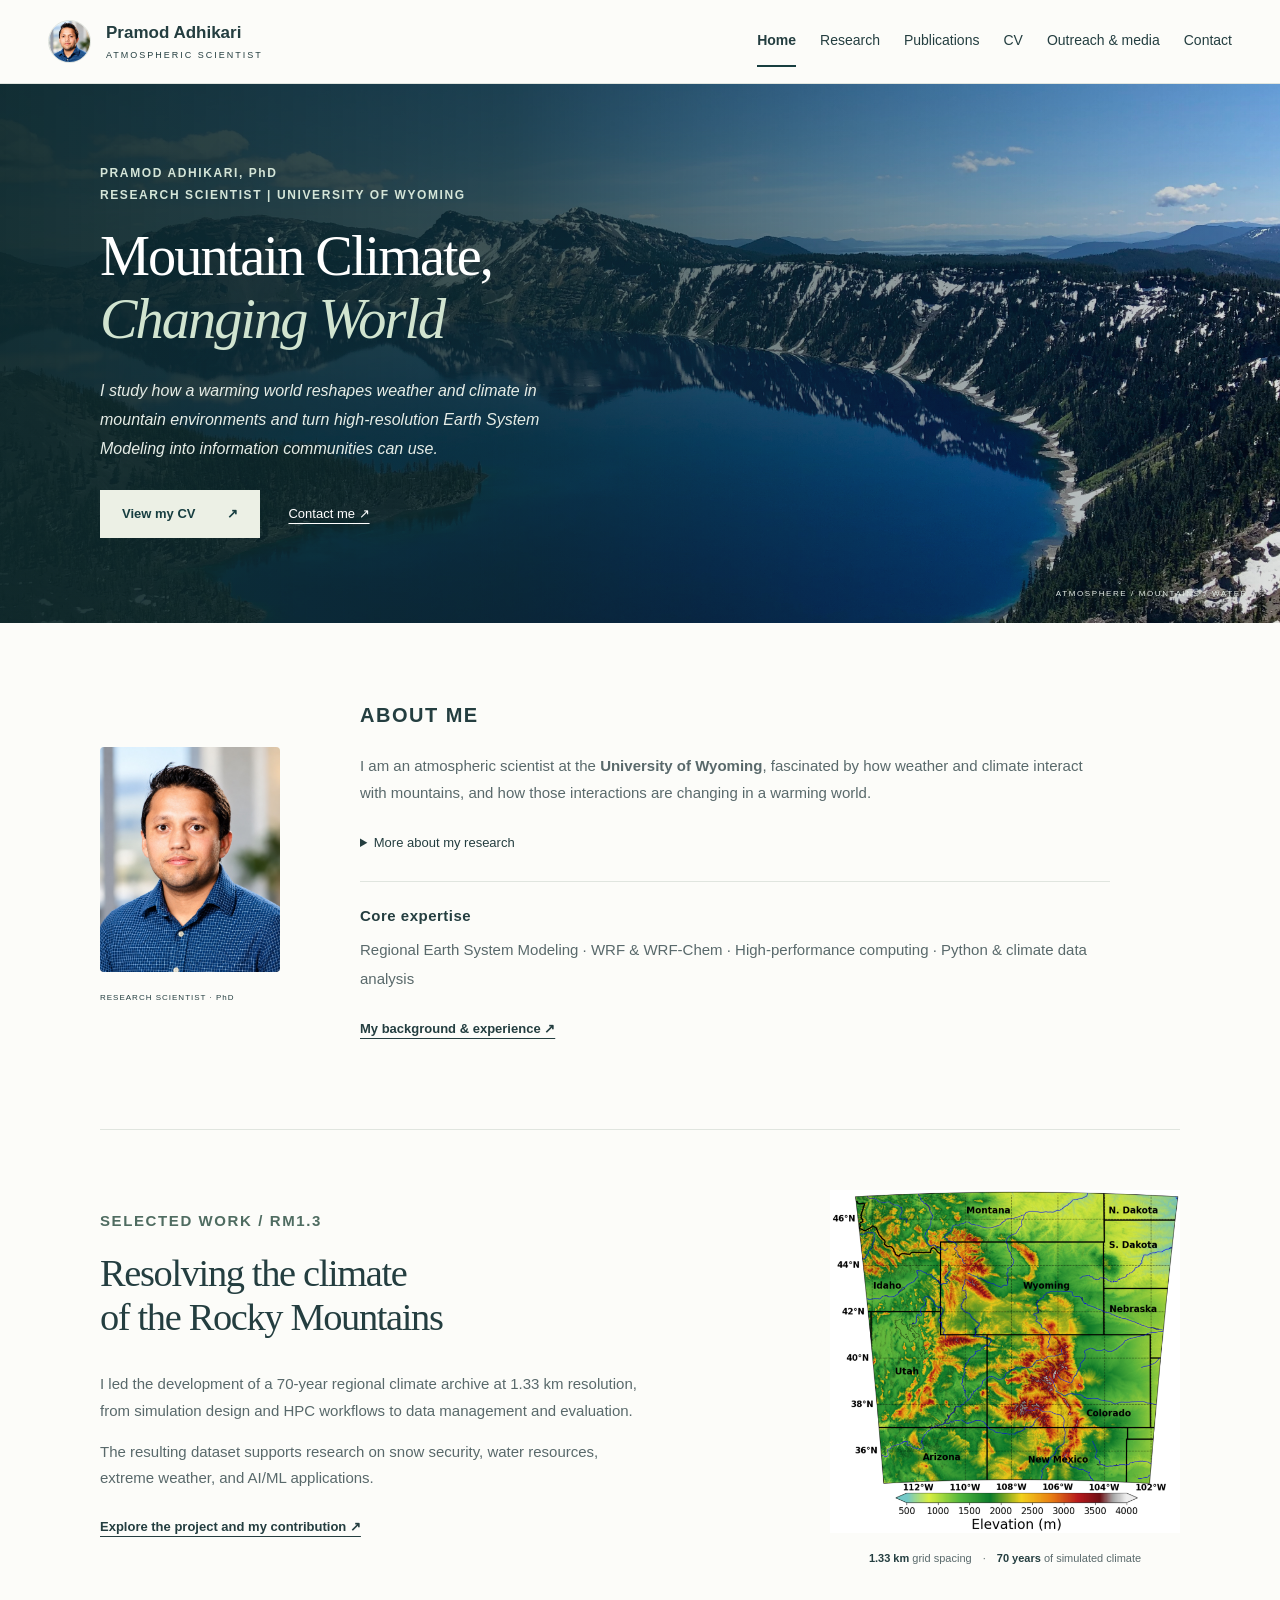
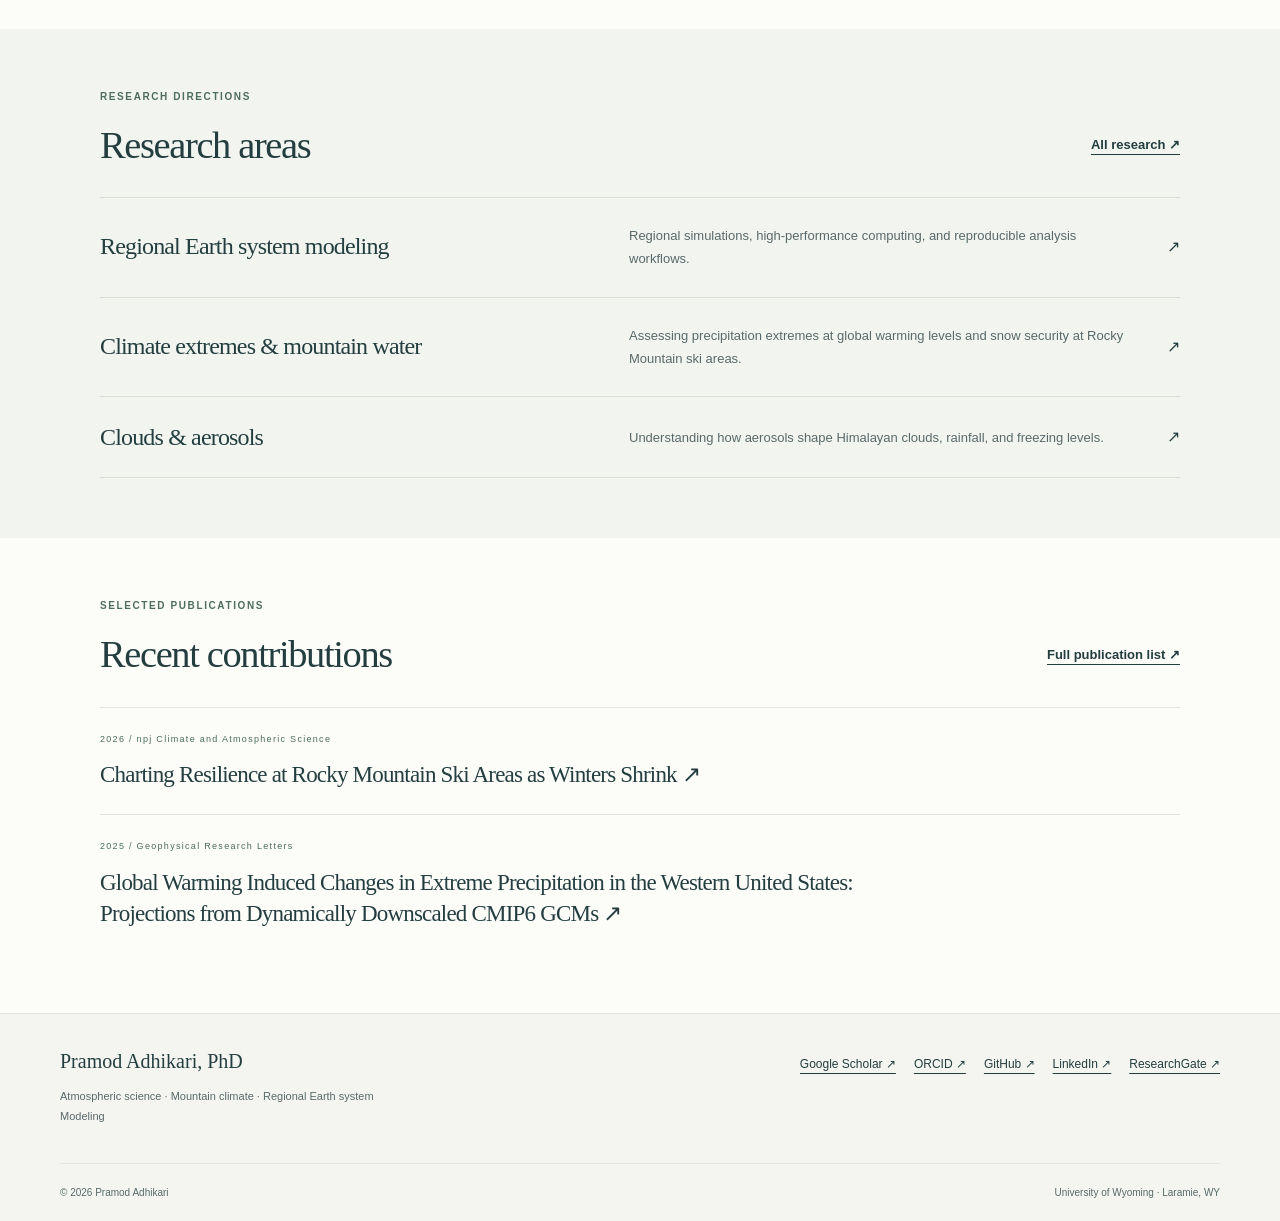
==== commit c5b3f61a: "Add files via upload" ====
--- a/index.html
+++ b/index.html
@@ -1,7 +1,7 @@
 <!doctype html>
-<html lang="en"><head><meta charset="utf-8"><meta name="viewport" content="width=device-width, initial-scale=1"><title>Home | Pramod Adhikari</title><meta name="description" content="Pramod Adhikari, PhD. Atmospheric scientist at the University of Wyoming researching mountain climate, regional Earth system modeling, and climate extremes."><meta name="theme-color" content="#173e40"><link rel="stylesheet" href="assets/site.css"><script src="assets/site.js" defer></script></head>
+<html lang="en"><head><meta charset="utf-8"><meta name="viewport" content="width=device-width, initial-scale=1"><title>Home | Pramod Adhikari</title><meta name="description" content="Pramod Adhikari, PhD. Atmospheric scientist at the University of Wyoming researching mountain climate, regional Earth system modeling, and climate extremes."><meta name="theme-color" content="#173e40"><link rel="stylesheet" href="assets/site.css?v=2"><script src="assets/site.js?v=2" defer></script></head>
 <body><a class="skip" href="#main">Skip to content</a><header class="site-header"><div class="nav-wrap"><a class="brand" href="index.html"><img class="brand-photo" src="images/personal_photo.jpeg" alt="" width="48" height="48"><span>Pramod Adhikari<small>ATMOSPHERIC SCIENTIST</small></span></a><button class="menu-toggle" aria-expanded="false" aria-controls="navigation" hidden>Menu <span aria-hidden="true">☰</span></button><nav id="navigation" aria-label="Main navigation"><a href="index.html" aria-current="page">Home</a><a href="research.html">Research</a><a href="publications.html">Publications</a><a href="cv.html">CV</a><a href="media.html">Outreach & media</a><a href="contact.html">Contact</a></nav></div></header>
-<main id="main"><section class="hero"><div class="hero-content wrap"><p class="eyebrow">PRAMOD ADHIKARI, PhD<br>RESEARCH SCIENTIST | UNIVERSITY OF WYOMING</p><h1>Understanding climate<br><em>From mountains to communities</em></h1><p>I study how a warming world reshapes weather and water in mountain environments—and turn climate simulations into information that people can use.</p><div class="actions"><a class="button light" href="research.html">Explore my research <span>↗</span></a><a class="hero-link" href="cv/Adhikari_CV.pdf">View curriculum vitae ↗</a></div></div><div class="hero-caption">ATMOSPHERE / MOUNTAINS / WATER</div></section>
-<section class="about wrap"><div class="portrait"><img src="images/personal_photo.jpeg" alt="Pramod Adhikari" width="300" height="350"><span>RESEARCH SCIENTIST · PhD</span></div><div><p class="eyebrow">ABOUT ME</p><h2>A regional perspective<br>A global challenge</h2><p>I am an atmospheric scientist at the <strong>University of Wyoming</strong>, fascinated by how weather and climate interact with mountains, and how those interactions are changing in a warming world.</p><p>My research has taken me from studying aerosol–cloud interactions over the Himalayas to exploring snow, precipitation, and extreme weather across the American West. I combine high-resolution Earth system modeling with observations and data analysis to understand these complex processes and what they mean for communities and landscapes.</p><p>Ultimately, I want my research to connect atmospheric science with real-world problems, helping turn our understanding of a changing climate into useful information for adaptation and resilience.</p><a class="text-link" href="cv.html">My background & experience ↗</a></div></section>
-<div class="research-band"><section class="wrap block"><div class="section-heading"><div><p class="eyebrow">RESEARCH DIRECTIONS</p><h2>Complex terrain Connected systems</h2></div><a class="text-link" href="research.html">All research ↗</a></div><div class="cards"><a class="research-card" href="regional-modeling.html"><span class="card-number">01 / MODELING</span><h3>Regional Earth<br>system modeling</h3><p>Developing RM1.3: 70 years of Rocky Mountain climate at 1.33 km, supported by high-performance computing.</p><span class="card-arrow">↗</span></a><a class="research-card" href="climate-extremes.html"><span class="card-number">02 / HYDROCLIMATE</span><h3>Climate extremes &<br>mountain water</h3><p>Assessing precipitation extremes at global warming levels and snow security at Rocky Mountain ski areas.</p><span class="card-arrow">↗</span></a><a class="research-card" href="clouds-aerosols.html"><span class="card-number">03 / ATMOSPHERIC PROCESSES</span><h3>Clouds & aerosols<br>over the Himalayas</h3><p>My PhD research on aerosol effects on clouds, precipitation, and freezing levels over complex Himalayan terrain.</p><span class="card-arrow">↗</span></a></div></section></div>
-<section class="wrap home-project"><div><p class="eyebrow">FEATURED / RM1.3</p><h2>Mountain climate,<br>in greater detail</h2><p>A 70-year archive at 1.33 km, with selected fields every 5 minutes. I led the simulation development and workflows that make this detailed view of Rocky Mountain weather and climate possible.</p><p>Applications span snow security, watershed hydrology, extreme weather, and future AI/ML research.</p><a class="button" href="regional-modeling.html#rm13">Explore RM1.3 ↗</a></div><div class="project-facts"><p><strong>1990–2024</strong><span>Historical reconstruction</span></p><p><strong>2032–2066</strong><span>Future warming experiment</span></p><p><strong>51 vertical levels</strong><span>Atmospheric structure over complex terrain</span></p></div></section><section class="wrap block"><div class="section-heading"><div><p class="eyebrow">SELECTED PUBLICATIONS</p><h2>Recent contributions</h2></div><a class="text-link" href="publications.html">Full publication list ↗</a></div><article class="publication"><span class="pub-label">2026 / npj Climate and Atmospheric Science</span><h3><a href="https://www.nature.com/articles/s41612-026-01530-5">Charting Resilience at Rocky Mountain Ski Areas as Winters Shrink <span aria-hidden="true">↗</span></a></h3><p>Adhikari, P., Geerts, B., Rahimi-Esfarjani, S., Rasmussen, K., Quam, M., and Huhn, B.</p></article><article class="publication"><span class="pub-label">2025 / Geophysical Research Letters</span><h3><a href="https://doi.org/10.1029/2025GL116113">Global Warming Induced Changes in Extreme Precipitation in the Western United States: Projections from Dynamically Downscaled CMIP6 GCMs <span aria-hidden="true">↗</span></a></h3><p>Adhikari, P., Geerts, B., Rahimi-Esfarjani, S., Shuman, B. N., Smith, K., and Day, K.</p></article></section><section class="contact-banner wrap" id="contact"><div><p class="eyebrow">LET’S CONNECT</p><h2>Shared questions<br>New possibilities</h2><p>Get in touch about research and scientific collaboration.</p></div><a class="button" href="mailto:pramod.adhikari@uwyo.edu">Get in touch ↗</a></section></main><footer><div class="footer-inner"><div><a class="footer-name" href="index.html">Pramod Adhikari, PhD</a><p>Atmospheric science · Mountain climate · Regional Earth system Modeling</p></div><div class="social"><a href="https://scholar.google.com/citations?user=QLI8ZaMAAAAJ&amp;hl=en">Google Scholar ↗</a><a href="https://orcid.org/0000-0001-8614-2461">ORCID ↗</a><a href="https://github.com/pramodadhikari">GitHub ↗</a><a href="https://www.linkedin.com/in/pramod-adhikari-ph-d-773a276a/">LinkedIn ↗</a><a href="https://www.researchgate.net/profile/Pramod-Adhikari">ResearchGate ↗</a></div></div><div class="footer-bottom"><span>© 2026 Pramod Adhikari</span><span>University of Wyoming · Laramie, WY</span></div></footer></body></html>
+<main id="main" class="home-refined"><section class="hero"><div class="hero-content wrap"><p class="eyebrow">PRAMOD ADHIKARI, PhD<br>RESEARCH SCIENTIST | UNIVERSITY OF WYOMING</p><h1>Mountain Climate,<br><em>Changing World</em></h1><p><em>I study how a warming world reshapes weather and climate in mountain environments and turn high-resolution Earth System Modeling into information communities can use.</em></p><div class="actions"><a class="button light" href="cv/Adhikari_CV.pdf">View my CV <span>↗</span></a><a class="hero-link" href="mailto:pramod.adhikari@uwyo.edu">Contact me ↗</a></div></div><div class="hero-caption">ATMOSPHERE / MOUNTAINS / WATER</div></section>
+<section class="about wrap"><div class="portrait"><img src="images/personal_photo.jpeg" alt="Pramod Adhikari" width="300" height="350"><span>RESEARCH SCIENTIST · PhD</span></div><div><h2 class="about-heading">ABOUT ME</h2><p>I am an atmospheric scientist at the <strong>University of Wyoming</strong>, fascinated by how weather and climate interact with mountains, and how those interactions are changing in a warming world.</p><details class="about-more"><summary>More about my research</summary><p>My research has taken me from studying aerosol–cloud interactions over the Himalayas to exploring snow, precipitation, and extreme weather across the American West. I combine high-resolution Earth system modeling with observations and data analysis to understand these complex processes and what they mean for communities and landscapes.</p><p>Ultimately, I want my research to connect atmospheric science with real-world problems, helping turn our understanding of a changing climate into useful information for adaptation and resilience.</p></details><p class="expertise-line"><strong>Core expertise</strong> Regional Earth System Modeling · WRF & WRF-Chem · High-performance computing · Python & climate data analysis</p><a class="text-link" href="cv.html">My background & experience ↗</a></div></section>
+
+<section class="wrap home-project"><div><p class="eyebrow">SELECTED WORK / RM1.3</p><h2>Resolving the climate<br>of the Rocky Mountains</h2><p>I led the development of a 70-year regional climate archive at 1.33 km resolution, from simulation design and HPC workflows to data management and evaluation.</p><p>The resulting dataset supports research on snow security, water resources, extreme weather, and AI/ML applications.</p><a class="text-link" href="regional-modeling.html#rm13">Explore the project and my contribution ↗</a></div><figure class="project-map"><a href="regional-modeling.html#rm13"><img src="assets/research/rm13-domain.png" alt="Terrain and model domain for the RM1.3 Rocky Mountain climate simulations" loading="lazy"></a><figcaption><strong>1.33 km</strong> grid spacing <span>·</span> <strong>70 years</strong> of simulated climate</figcaption></figure></section><div class="research-band"><section class="wrap block"><div class="section-heading"><div><p class="eyebrow">RESEARCH DIRECTIONS</p><h2>Research areas</h2></div><a class="text-link" href="research.html">All research ↗</a></div><div class="cards"><a class="research-card" href="regional-modeling.html"><span class="card-number">01 / MODELING</span><h3>Regional Earth system modeling</h3><p>Regional simulations, high-performance computing, and reproducible analysis workflows.</p><span class="card-arrow">↗</span></a><a class="research-card" href="climate-extremes.html"><span class="card-number">02 / HYDROCLIMATE</span><h3>Climate extremes & mountain water</h3><p>Assessing precipitation extremes at global warming levels and snow security at Rocky Mountain ski areas.</p><span class="card-arrow">↗</span></a><a class="research-card" href="clouds-aerosols.html"><span class="card-number">03 / ATMOSPHERIC PROCESSES</span><h3>Clouds & aerosols</h3><p>Understanding how aerosols shape Himalayan clouds, rainfall, and freezing levels.</p><span class="card-arrow">↗</span></a></div></section></div><section class="wrap block"><div class="section-heading"><div><p class="eyebrow">SELECTED PUBLICATIONS</p><h2>Recent contributions</h2></div><a class="text-link" href="publications.html">Full publication list ↗</a></div><article class="publication"><span class="pub-label">2026 / npj Climate and Atmospheric Science</span><h3><a href="https://www.nature.com/articles/s41612-026-01530-5">Charting Resilience at Rocky Mountain Ski Areas as Winters Shrink <span aria-hidden="true">↗</span></a></h3></article><article class="publication"><span class="pub-label">2025 / Geophysical Research Letters</span><h3><a href="https://doi.org/10.1029/2025GL116113">Global Warming Induced Changes in Extreme Precipitation in the Western United States: Projections from Dynamically Downscaled CMIP6 GCMs <span aria-hidden="true">↗</span></a></h3></article></section></main><div id="footer-container"><footer><p>© 2026 Pramod Adhikari · <a href="contact.html">Contact</a></p></footer></div></body></html>
--- a/assets/site.css
+++ b/assets/site.css
@@ -44,3 +44,29 @@
 @media(max-width:380px){.nav-wrap{padding-inline:16px;gap:10px}.brand{gap:10px;font-size:14px}.brand small{font-size:6.5px;letter-spacing:1.3px}.js .menu-toggle{padding:9px 10px;gap:8px;font-size:12px}}
 
 .outreach-reports{margin-block:45px}.prose .outreach-reports h3{margin-top:0}.outreach-reports .publication p{font-size:16px;line-height:1.75;margin-bottom:16px}.outreach-reports .publication .eyebrow{font-size:11px}
+
+/* A quieter visual hierarchy, with room for the research to stand out. */
+:root{--paper:#fcfcf9;--ink:#243e40;--muted:#59696b;--line:#e0e5df}
+.wrap{max-width:1080px}.nav-wrap{min-height:82px;max-width:1280px}.brand-photo{width:43px;height:43px;flex-basis:43px}nav{gap:24px}nav a{font-size:12px}.eyebrow{letter-spacing:1.6px;font-size:10px;margin-bottom:18px}
+.home-refined .hero-content{padding-block:78px 85px}.home-refined .hero h1{font-size:clamp(38px,4.4vw,64px);max-width:770px;line-height:1.12}.home-refined .hero .eyebrow{line-height:2}.home-refined .hero p:not(.eyebrow){max-width:470px;font-size:16px}.hero:before{background:linear-gradient(90deg,rgba(13,39,41,.94),rgba(13,39,41,.78) 40%,rgba(13,39,41,.12)),url('../images/website_background_image.jpeg') center 55%/cover}.actions{margin-top:26px}.button{padding:12px 21px}.hero-caption{font-size:8px;letter-spacing:1.6px}
+.home-refined .about{grid-template-columns:190px 1fr;gap:70px;padding-block:78px}.home-refined .portrait img{width:180px;height:225px;border-radius:4px}.portrait span{font-size:8px;letter-spacing:1px;text-align:left}.home-refined h2{font-size:clamp(29px,3vw,40px)}.home-refined .about p{font-size:15px}.about-more{margin:18px 0;color:var(--muted)}.about-more summary{font-size:13px;cursor:pointer;color:var(--ink);text-underline-offset:4px;padding-block:8px}.about-more[open] summary{margin-bottom:15px}.about-more summary:hover{text-decoration:underline}.expertise-line{border-top:1px solid var(--line);padding-top:20px;font-size:12px!important;line-height:2}.expertise-line strong{display:block;color:var(--ink);font-weight:600;font-size:11px;letter-spacing:.5px}
+.home-refined .home-project{padding-block:60px;border-top:1px solid var(--line);border-bottom:0;grid-template-columns:1.2fr 1fr;gap:90px;align-items:center}.home-project p{font-size:15px}.project-map{margin:0;max-width:350px;justify-self:end}.project-map img{display:block;width:100%;height:auto}.project-map figcaption{font-size:11px;color:var(--muted);text-align:center;margin-top:16px}.project-map figcaption span{margin-inline:8px}.project-map figcaption strong{color:var(--ink)}
+.research-band{background:#f2f5ef;border:0}.home-refined .block{padding-block:60px}.section-heading{margin-bottom:30px}.home-refined .cards{display:block}.home-refined .research-card{display:grid;grid-template-columns:1fr 1fr 22px;gap:30px;align-items:center;border:0;border-top:1px solid #d8e0d5;padding:26px 0;transform:none}.home-refined .research-card:last-child{border-bottom:1px solid #d8e0d5}.home-refined .card-number{display:none}.home-refined .research-card h3{font-size:24px;margin:0}.home-refined .research-card p{font-size:13px;line-height:1.8}.home-refined .card-arrow{position:static;justify-self:end}.home-refined .research-card:hover{background:transparent;color:#42765e}.publication h3{font-size:23px;line-height:1.35;max-width:850px}.pub-label{margin-bottom:10px;font-size:9px}.publication{padding-block:24px}.home-refined .publication h3{margin-bottom:0}
+.home-refined .contact-banner{background:transparent;color:var(--ink);padding:35px 0 50px;border-top:1px solid var(--line);margin-bottom:0}.home-refined .contact-banner h2{font-size:30px}.home-refined .contact-banner p{color:var(--muted);font-size:13px}.home-refined .contact-banner .eyebrow{color:var(--muted)}footer{background:#f4f5f0;padding-top:35px}.footer-name{font-size:20px}.footer-inner p{max-width:350px;line-height:1.8}.footer-bottom{font-size:10px}
+.page-intro{padding-top:50px;padding-bottom:30px}.page-intro h1{font-size:clamp(34px,4.5vw,56px)}.lede{font-size:16px;max-width:660px}.research-content{max-width:820px}.study{padding-block:40px}.prose{font-size:15px}.prose ol>li{padding-block:20px}.cv-section h2{font-size:30px}.cv-layout{gap:45px}.cv-entry-flex{padding-block:20px}.topic-nav{gap:20px}.research-closing h2,.applications h2{font-size:36px}
+@media(max-width:800px){.home-refined .about{gap:35px;grid-template-columns:150px 1fr}.home-refined .portrait img{height:190px}.home-refined .home-project{gap:35px}.home-refined .hero-content{padding-block:55px 65px}.home-refined .research-card{grid-template-columns:1fr 1fr 16px;gap:20px}.nav-wrap{min-height:80px}.topic-nav{gap:0 20px}}
+@media(max-width:520px){.home-refined .about{grid-template-columns:1fr;gap:28px;padding-block:50px}.home-refined .portrait{max-width:110px}.home-refined .portrait img{height:130px;width:110px}.home-refined .portrait span{display:none}.home-refined .home-project{grid-template-columns:1fr;padding-block:40px;gap:25px}.project-map{max-width:280px;justify-self:center}.home-refined .research-card{grid-template-columns:1fr 20px;gap:10px}.home-refined .research-card h3{font-size:23px}.home-refined .research-card p{grid-row:2;grid-column:1}.home-refined .card-arrow{grid-column:2;grid-row:1}.home-refined .block{padding-block:45px}.home-refined .hero h1{font-size:36px}.home-refined .hero-content{padding-block:45px 65px}.home-refined .hero .eyebrow{font-size:8px;letter-spacing:1px}.home-refined .hero .actions{flex-direction:row;flex-wrap:wrap;align-items:center;gap:18px}.home-refined .hero-link{font-size:12px}.home-refined .contact-banner{align-items:start}.home-refined .contact-banner h2{font-size:28px}.research-closing h2,.applications h2{font-size:29px}}
+
+/* Typography and shared footer refinements. */
+.home-refined .hero .eyebrow{font-size:12px;line-height:1.9}
+.site-header nav a{font-size:14px}
+.home-refined .about h2.about-heading{font-family:inherit;font-size:20px;font-weight:600;letter-spacing:1.5px;line-height:1.4;margin-bottom:24px}
+.home-refined .expertise-line{font-size:15px!important;line-height:1.9}
+.home-refined .expertise-line strong{font-size:15px;margin-bottom:6px}
+.footer-inner{flex-wrap:wrap;align-items:start}
+.footer-inner .social{max-width:100%;flex-wrap:nowrap;gap:18px;overflow-x:auto;padding-bottom:8px}
+.footer-inner .social a{white-space:nowrap;flex-shrink:0;font-size:12px}
+@media(max-width:1050px){.site-header nav{gap:17px}}
+@media(max-width:800px){.js .menu-toggle{font-size:14px}.home-refined .hero .eyebrow{font-size:11px}.footer-inner .social{width:100%}}
+@media(max-width:520px){.home-refined .hero .eyebrow{font-size:10px;letter-spacing:1px}.home-refined .hero h1{font-size:36px}.home-refined .expertise-line{font-size:14px!important}}
+@media(max-width:380px){.js .menu-toggle{font-size:13px}.home-refined .hero .eyebrow{font-size:9px}}
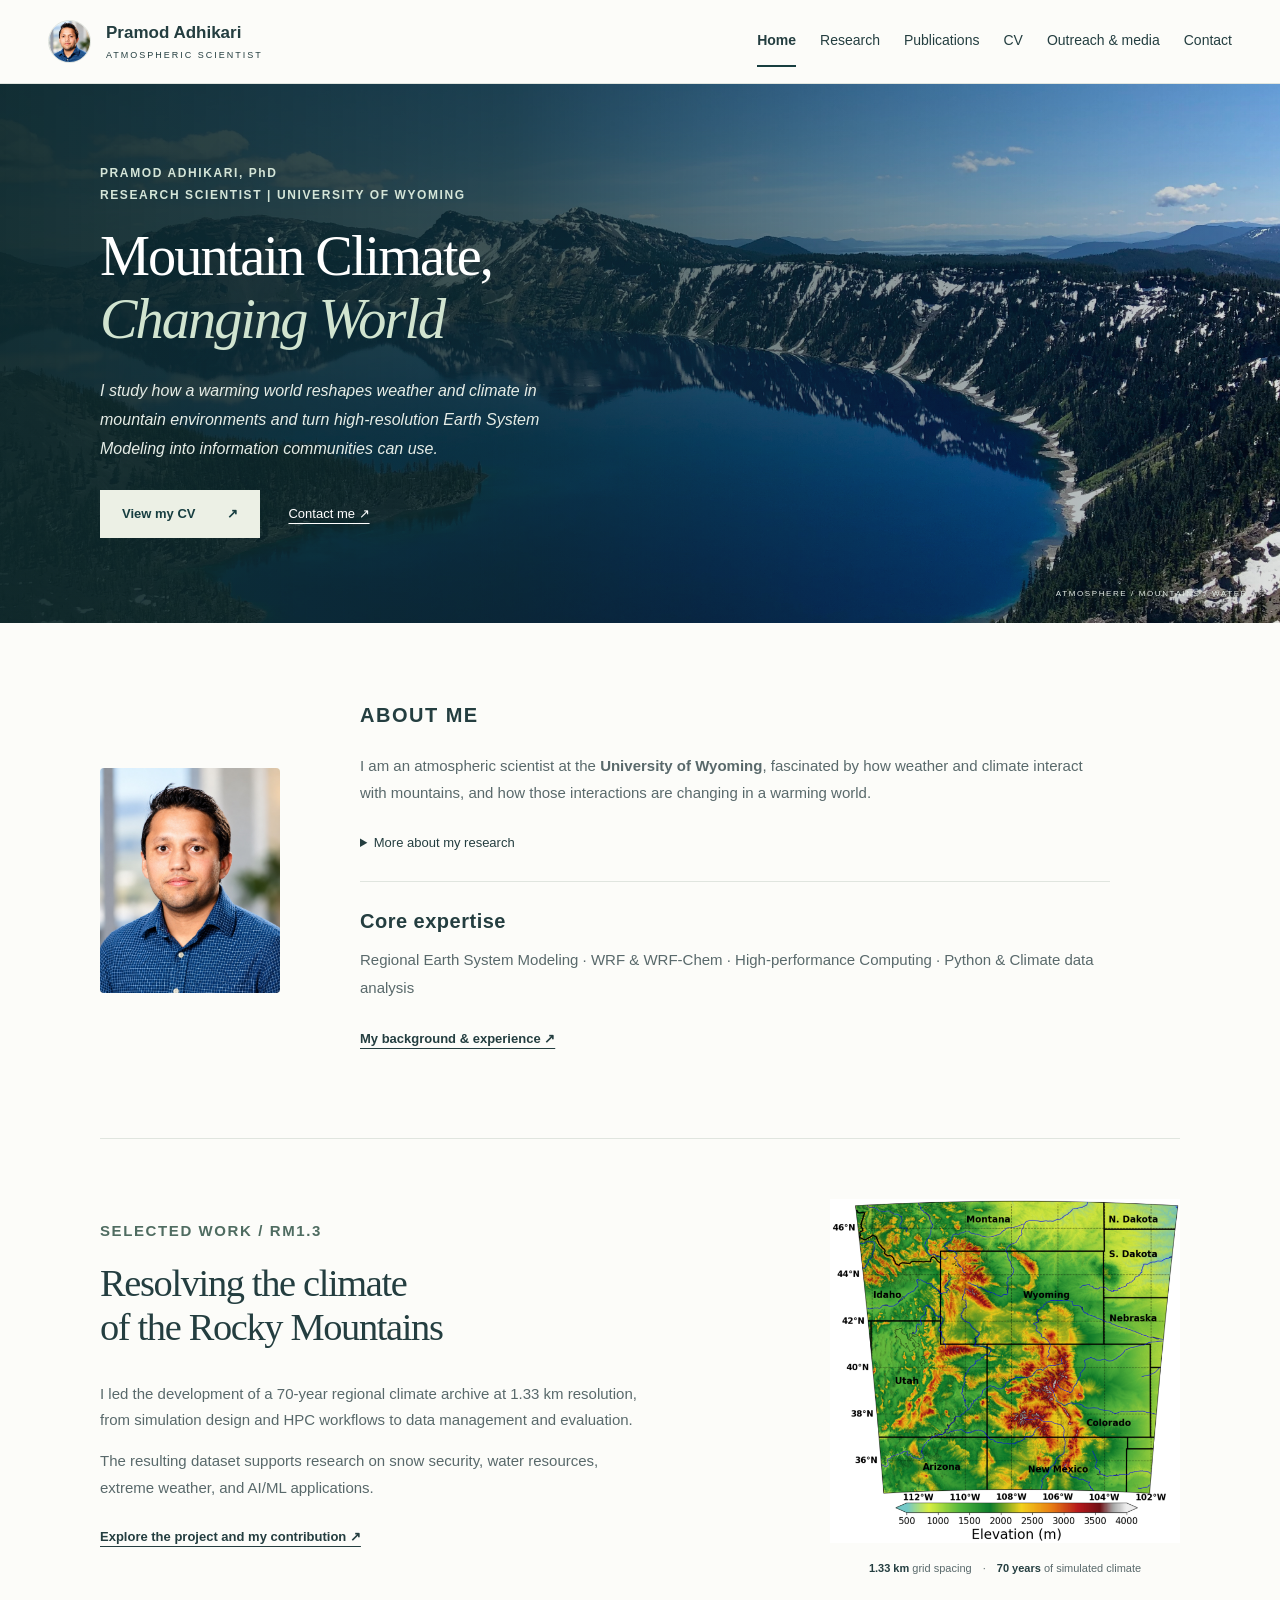
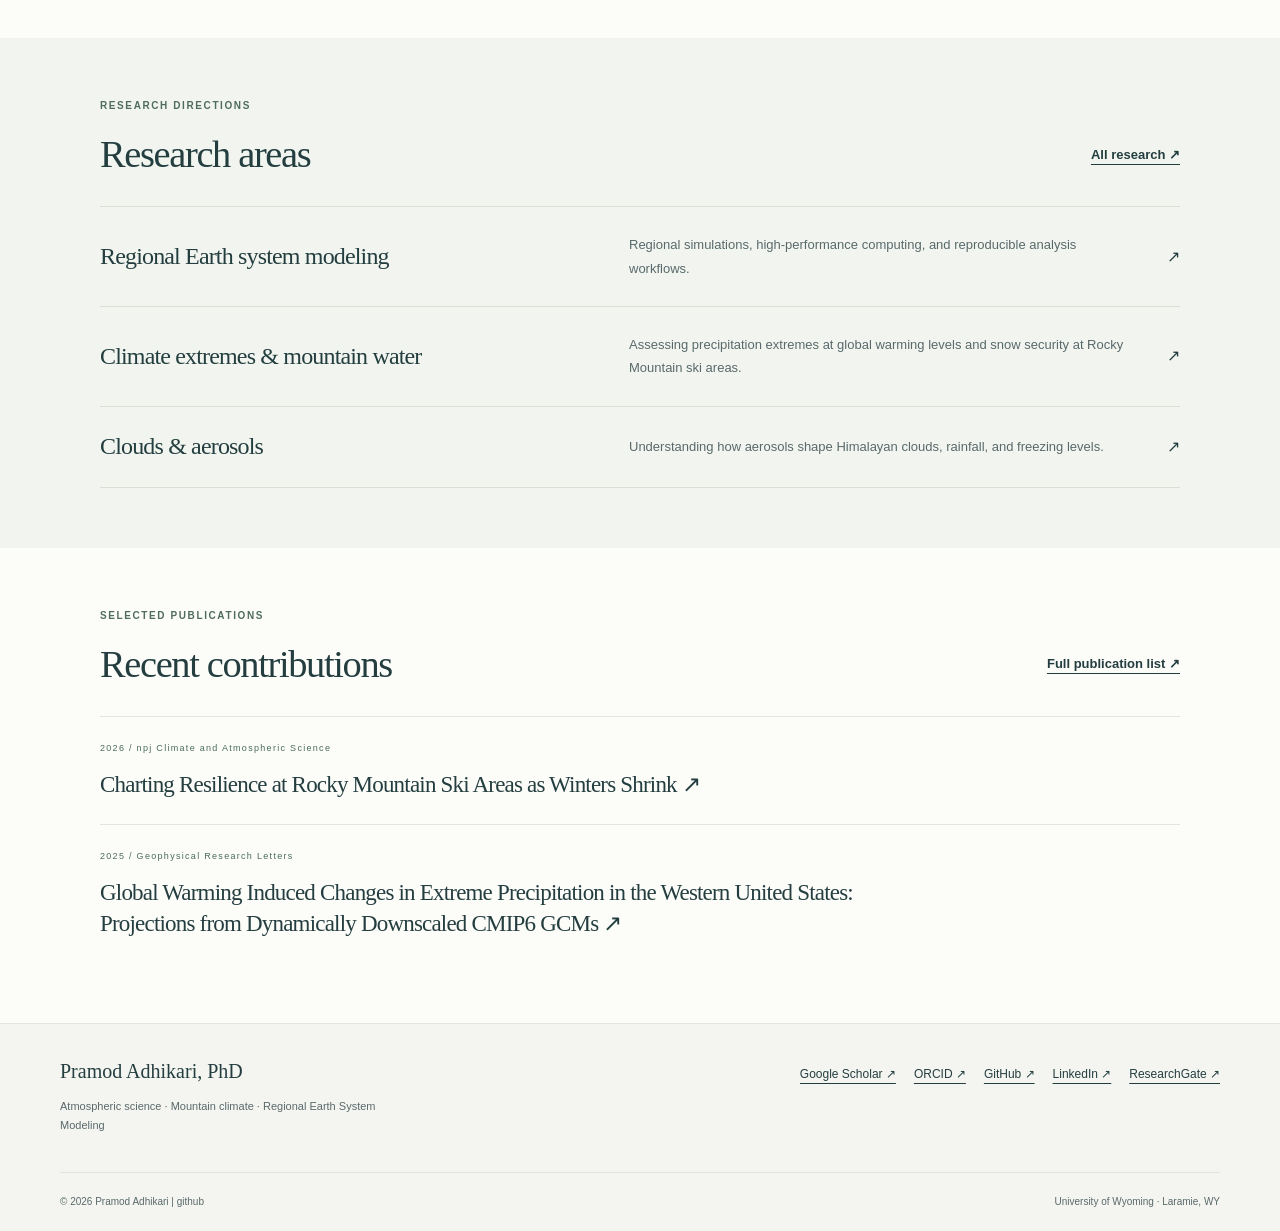
==== commit 4a93a8e2: "Update index.html" ====
--- a/index.html
+++ b/index.html
@@ -2,6 +2,6 @@
 <html lang="en"><head><meta charset="utf-8"><meta name="viewport" content="width=device-width, initial-scale=1"><title>Home | Pramod Adhikari</title><meta name="description" content="Pramod Adhikari, PhD. Atmospheric scientist at the University of Wyoming researching mountain climate, regional Earth system modeling, and climate extremes."><meta name="theme-color" content="#173e40"><link rel="stylesheet" href="assets/site.css?v=2"><script src="assets/site.js?v=2" defer></script></head>
 <body><a class="skip" href="#main">Skip to content</a><header class="site-header"><div class="nav-wrap"><a class="brand" href="index.html"><img class="brand-photo" src="images/personal_photo.jpeg" alt="" width="48" height="48"><span>Pramod Adhikari<small>ATMOSPHERIC SCIENTIST</small></span></a><button class="menu-toggle" aria-expanded="false" aria-controls="navigation" hidden>Menu <span aria-hidden="true">☰</span></button><nav id="navigation" aria-label="Main navigation"><a href="index.html" aria-current="page">Home</a><a href="research.html">Research</a><a href="publications.html">Publications</a><a href="cv.html">CV</a><a href="media.html">Outreach & media</a><a href="contact.html">Contact</a></nav></div></header>
 <main id="main" class="home-refined"><section class="hero"><div class="hero-content wrap"><p class="eyebrow">PRAMOD ADHIKARI, PhD<br>RESEARCH SCIENTIST | UNIVERSITY OF WYOMING</p><h1>Mountain Climate,<br><em>Changing World</em></h1><p><em>I study how a warming world reshapes weather and climate in mountain environments and turn high-resolution Earth System Modeling into information communities can use.</em></p><div class="actions"><a class="button light" href="cv/Adhikari_CV.pdf">View my CV <span>↗</span></a><a class="hero-link" href="mailto:pramod.adhikari@uwyo.edu">Contact me ↗</a></div></div><div class="hero-caption">ATMOSPHERE / MOUNTAINS / WATER</div></section>
-<section class="about wrap"><div class="portrait"><img src="images/personal_photo.jpeg" alt="Pramod Adhikari" width="300" height="350"><span>RESEARCH SCIENTIST · PhD</span></div><div><h2 class="about-heading">ABOUT ME</h2><p>I am an atmospheric scientist at the <strong>University of Wyoming</strong>, fascinated by how weather and climate interact with mountains, and how those interactions are changing in a warming world.</p><details class="about-more"><summary>More about my research</summary><p>My research has taken me from studying aerosol–cloud interactions over the Himalayas to exploring snow, precipitation, and extreme weather across the American West. I combine high-resolution Earth system modeling with observations and data analysis to understand these complex processes and what they mean for communities and landscapes.</p><p>Ultimately, I want my research to connect atmospheric science with real-world problems, helping turn our understanding of a changing climate into useful information for adaptation and resilience.</p></details><p class="expertise-line"><strong>Core expertise</strong> Regional Earth System Modeling · WRF & WRF-Chem · High-performance computing · Python & climate data analysis</p><a class="text-link" href="cv.html">My background & experience ↗</a></div></section>
+<section class="about wrap"><div class="portrait"><img src="images/personal_photo.jpeg" alt="Pramod Adhikari" width="300" height="350"></div><div><h2 class="about-heading">ABOUT ME</h2><p>I am an atmospheric scientist at the <strong>University of Wyoming</strong>, fascinated by how weather and climate interact with mountains, and how those interactions are changing in a warming world.</p><details class="about-more"><summary>More about my research</summary><p>My research has taken me from studying aerosol–cloud interactions over the Himalayas to exploring snow, precipitation, and extreme weather across the American West. I combine high-resolution Earth system modeling with observations and data analysis to understand these complex processes and what they mean for communities and landscapes.</p><p>Ultimately, I want my research to connect atmospheric science with real-world problems, helping turn our understanding of a changing climate into useful information for adaptation and resilience.</p></details><p class="expertise-line"><strong style="font-size: 20px;">Core expertise</strong> Regional Earth System Modeling · WRF & WRF-Chem · High-performance Computing · Python & Climate data analysis</p><a class="text-link" href="cv.html">My background & experience ↗</a></div></section>
 
 <section class="wrap home-project"><div><p class="eyebrow">SELECTED WORK / RM1.3</p><h2>Resolving the climate<br>of the Rocky Mountains</h2><p>I led the development of a 70-year regional climate archive at 1.33 km resolution, from simulation design and HPC workflows to data management and evaluation.</p><p>The resulting dataset supports research on snow security, water resources, extreme weather, and AI/ML applications.</p><a class="text-link" href="regional-modeling.html#rm13">Explore the project and my contribution ↗</a></div><figure class="project-map"><a href="regional-modeling.html#rm13"><img src="assets/research/rm13-domain.png" alt="Terrain and model domain for the RM1.3 Rocky Mountain climate simulations" loading="lazy"></a><figcaption><strong>1.33 km</strong> grid spacing <span>·</span> <strong>70 years</strong> of simulated climate</figcaption></figure></section><div class="research-band"><section class="wrap block"><div class="section-heading"><div><p class="eyebrow">RESEARCH DIRECTIONS</p><h2>Research areas</h2></div><a class="text-link" href="research.html">All research ↗</a></div><div class="cards"><a class="research-card" href="regional-modeling.html"><span class="card-number">01 / MODELING</span><h3>Regional Earth system modeling</h3><p>Regional simulations, high-performance computing, and reproducible analysis workflows.</p><span class="card-arrow">↗</span></a><a class="research-card" href="climate-extremes.html"><span class="card-number">02 / HYDROCLIMATE</span><h3>Climate extremes & mountain water</h3><p>Assessing precipitation extremes at global warming levels and snow security at Rocky Mountain ski areas.</p><span class="card-arrow">↗</span></a><a class="research-card" href="clouds-aerosols.html"><span class="card-number">03 / ATMOSPHERIC PROCESSES</span><h3>Clouds & aerosols</h3><p>Understanding how aerosols shape Himalayan clouds, rainfall, and freezing levels.</p><span class="card-arrow">↗</span></a></div></section></div><section class="wrap block"><div class="section-heading"><div><p class="eyebrow">SELECTED PUBLICATIONS</p><h2>Recent contributions</h2></div><a class="text-link" href="publications.html">Full publication list ↗</a></div><article class="publication"><span class="pub-label">2026 / npj Climate and Atmospheric Science</span><h3><a href="https://www.nature.com/articles/s41612-026-01530-5">Charting Resilience at Rocky Mountain Ski Areas as Winters Shrink <span aria-hidden="true">↗</span></a></h3></article><article class="publication"><span class="pub-label">2025 / Geophysical Research Letters</span><h3><a href="https://doi.org/10.1029/2025GL116113">Global Warming Induced Changes in Extreme Precipitation in the Western United States: Projections from Dynamically Downscaled CMIP6 GCMs <span aria-hidden="true">↗</span></a></h3></article></section></main><div id="footer-container"><footer><p>© 2026 Pramod Adhikari · <a href="contact.html">Contact</a></p></footer></div></body></html>
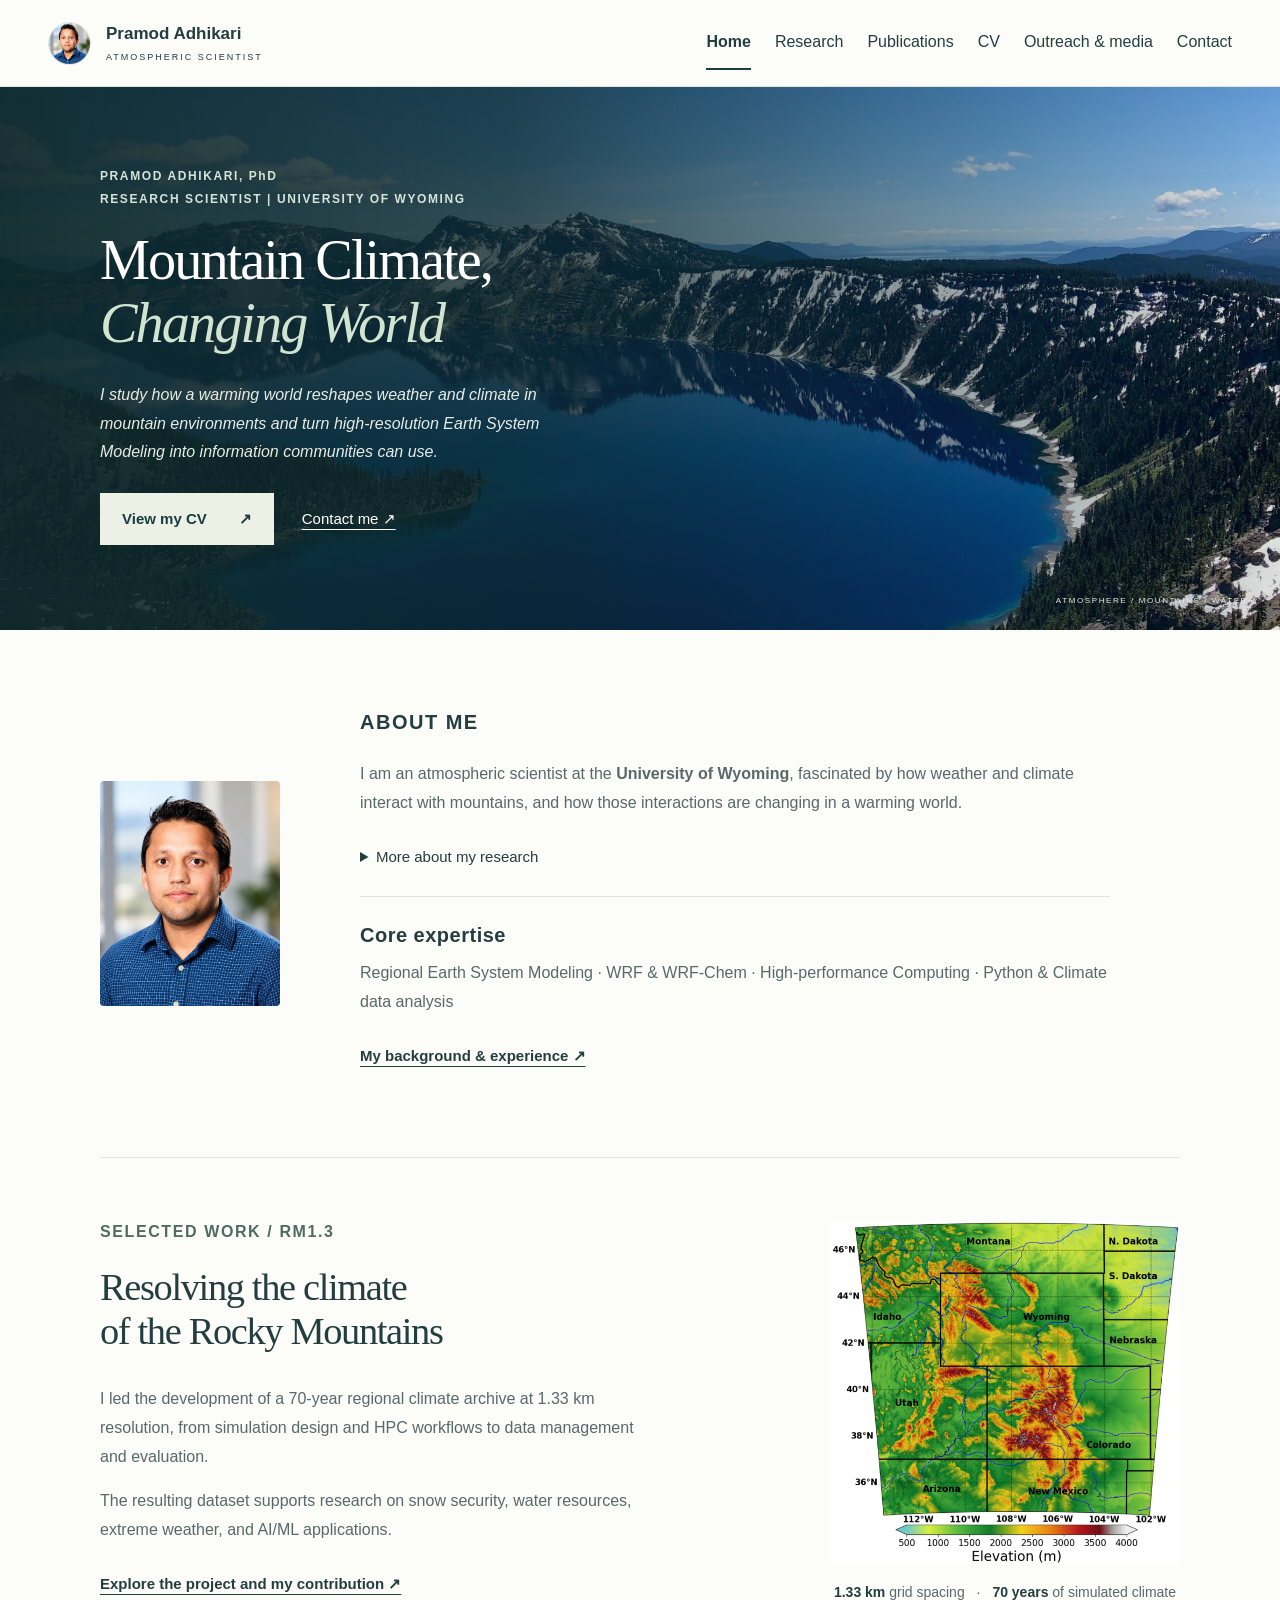
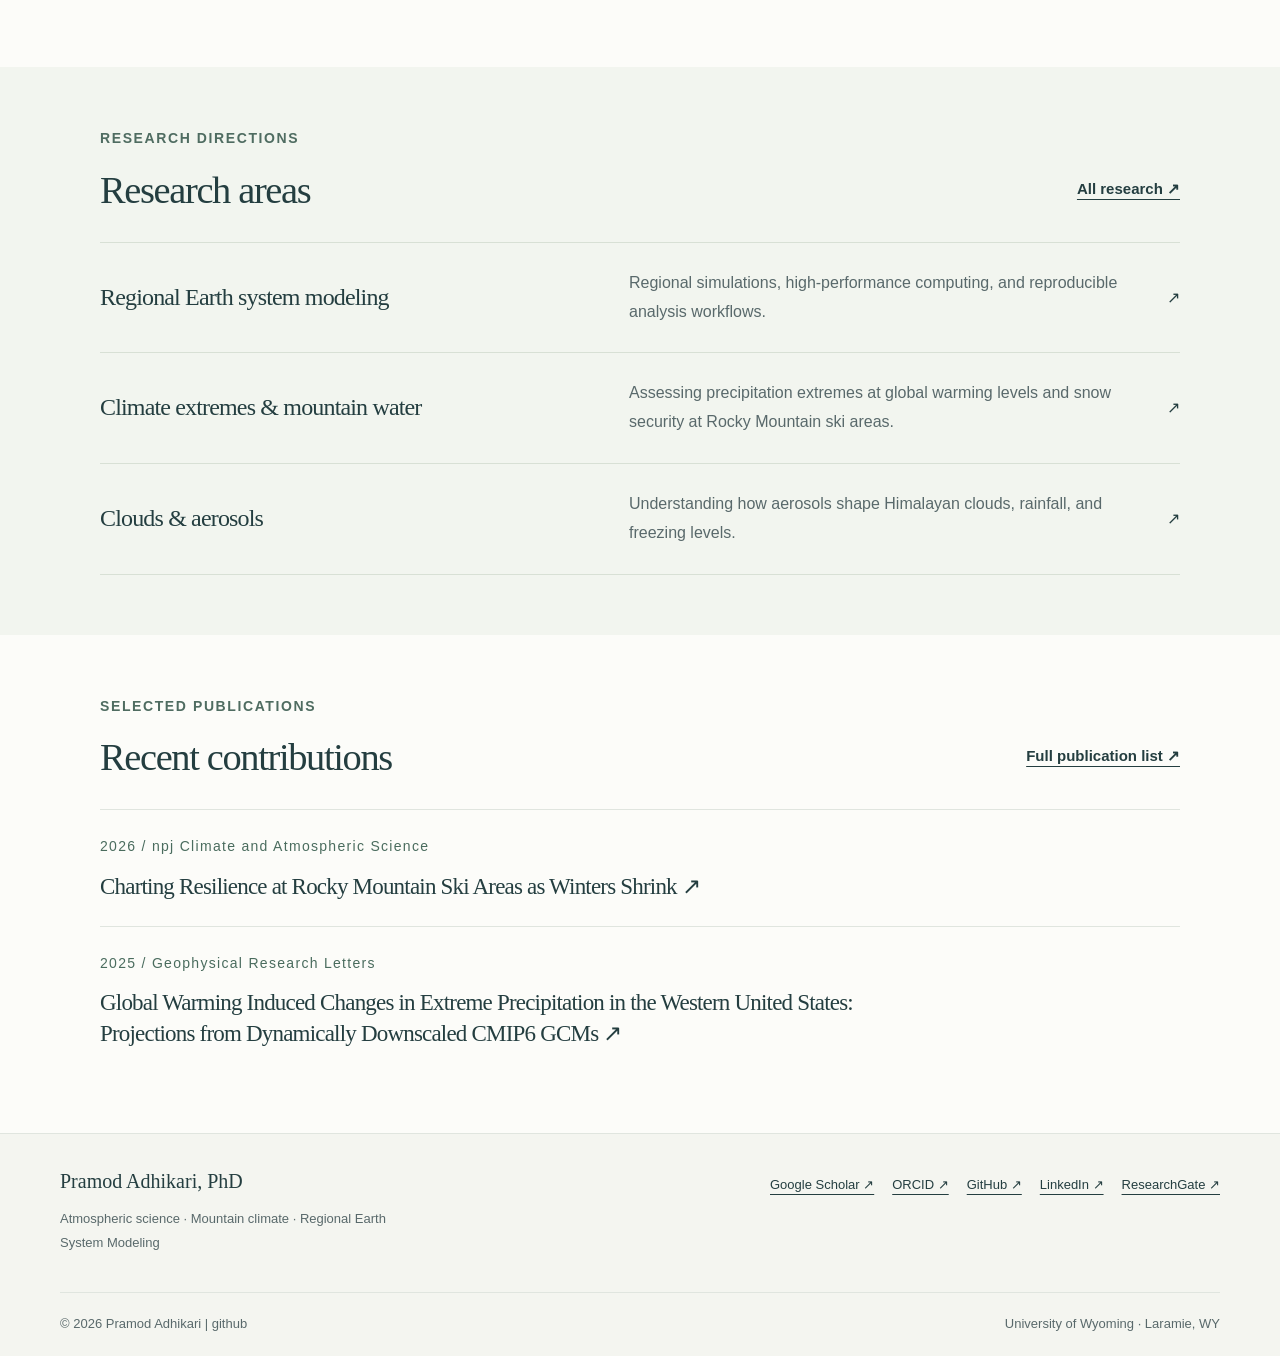
==== commit 7baeb842: "Update index.html" ====
--- a/index.html
+++ b/index.html
@@ -1,6 +1,6 @@
 <!doctype html>
 <html lang="en"><head><meta charset="utf-8"><meta name="viewport" content="width=device-width, initial-scale=1"><title>Home | Pramod Adhikari</title><meta name="description" content="Pramod Adhikari, PhD. Atmospheric scientist at the University of Wyoming researching mountain climate, regional Earth system modeling, and climate extremes."><meta name="theme-color" content="#173e40"><link rel="stylesheet" href="assets/site.css?v=2"><script src="assets/site.js?v=2" defer></script></head>
-<body><a class="skip" href="#main">Skip to content</a><header class="site-header"><div class="nav-wrap"><a class="brand" href="index.html"><img class="brand-photo" src="images/personal_photo.jpeg" alt="" width="48" height="48"><span>Pramod Adhikari<small>ATMOSPHERIC SCIENTIST</small></span></a><button class="menu-toggle" aria-expanded="false" aria-controls="navigation" hidden>Menu <span aria-hidden="true">☰</span></button><nav id="navigation" aria-label="Main navigation"><a href="index.html" aria-current="page">Home</a><a href="research.html">Research</a><a href="publications.html">Publications</a><a href="cv.html">CV</a><a href="media.html">Outreach & media</a><a href="contact.html">Contact</a></nav></div></header>
+<body><a class="skip" href="#main">Skip to content</a><header class="site-header"><div class="nav-wrap"><a class="brand" href="index.html"><img class="brand-photo" src="images/personal_photo.jpeg" alt="" width="72" height="72"><span>Pramod Adhikari<small>ATMOSPHERIC SCIENTIST</small></span></a><button class="menu-toggle" aria-expanded="false" aria-controls="navigation" hidden>Menu <span aria-hidden="true">☰</span></button><nav id="navigation" aria-label="Main navigation"><a href="index.html" aria-current="page">Home</a><a href="research.html">Research</a><a href="publications.html">Publications</a><a href="cv.html">CV</a><a href="media.html">Outreach & media</a><a href="contact.html">Contact</a></nav></div></header>
 <main id="main" class="home-refined"><section class="hero"><div class="hero-content wrap"><p class="eyebrow">PRAMOD ADHIKARI, PhD<br>RESEARCH SCIENTIST | UNIVERSITY OF WYOMING</p><h1>Mountain Climate,<br><em>Changing World</em></h1><p><em>I study how a warming world reshapes weather and climate in mountain environments and turn high-resolution Earth System Modeling into information communities can use.</em></p><div class="actions"><a class="button light" href="cv/Adhikari_CV.pdf">View my CV <span>↗</span></a><a class="hero-link" href="mailto:pramod.adhikari@uwyo.edu">Contact me ↗</a></div></div><div class="hero-caption">ATMOSPHERE / MOUNTAINS / WATER</div></section>
 <section class="about wrap"><div class="portrait"><img src="images/personal_photo.jpeg" alt="Pramod Adhikari" width="300" height="350"></div><div><h2 class="about-heading">ABOUT ME</h2><p>I am an atmospheric scientist at the <strong>University of Wyoming</strong>, fascinated by how weather and climate interact with mountains, and how those interactions are changing in a warming world.</p><details class="about-more"><summary>More about my research</summary><p>My research has taken me from studying aerosol–cloud interactions over the Himalayas to exploring snow, precipitation, and extreme weather across the American West. I combine high-resolution Earth system modeling with observations and data analysis to understand these complex processes and what they mean for communities and landscapes.</p><p>Ultimately, I want my research to connect atmospheric science with real-world problems, helping turn our understanding of a changing climate into useful information for adaptation and resilience.</p></details><p class="expertise-line"><strong style="font-size: 20px;">Core expertise</strong> Regional Earth System Modeling · WRF & WRF-Chem · High-performance Computing · Python & Climate data analysis</p><a class="text-link" href="cv.html">My background & experience ↗</a></div></section>
 
--- a/assets/site.css
+++ b/assets/site.css
@@ -70,3 +70,40 @@
 @media(max-width:800px){.js .menu-toggle{font-size:14px}.home-refined .hero .eyebrow{font-size:11px}.footer-inner .social{width:100%}}
 @media(max-width:520px){.home-refined .hero .eyebrow{font-size:10px;letter-spacing:1px}.home-refined .hero h1{font-size:36px}.home-refined .expertise-line{font-size:14px!important}}
 @media(max-width:380px){.js .menu-toggle{font-size:13px}.home-refined .hero .eyebrow{font-size:9px}}
+
+/* Homepage labels and research descriptions — edit these sizes together. */
+.home-refined .section-heading .eyebrow{font-size:14px}
+.home-refined .publication .pub-label{font-size:13px}
+.home-refined .research-card p{font-size:16px;line-height:1.8}
+
+/* Shared readability settings: adjust font sizes here across the website. */
+.eyebrow,.card-number,.pub-label,.home-refined .section-heading .eyebrow,
+.home-refined .publication .pub-label{font-size:14px}
+.site-header nav a,.topic-nav a{font-size:16px}
+.js .menu-toggle{font-size:16px}
+.research-card p,.home-refined .research-card p,.publication p,
+.outreach-reports .publication p,.home-project p,.home-refined .about p,
+.prose,.place{font-size:16px;line-height:1.8}
+.text-link,.hero-link,.home-refined .hero-link,.button,
+.sidebar a,.about-more summary{font-size:15px}
+.source-note,.research-figure figcaption,.project-map figcaption,
+.dataset-stats dt,.dataset-stats span,.cv-date-block{font-size:14px;line-height:1.7}
+.footer-inner p,.footer-inner .social a,.footer-bottom{font-size:13px}
+.home-refined .expertise-line{font-size:16px!important}
+.home-refined .expertise-line strong{font-size:16px}
+/* Let navigation expand below the identity before desktop links get cramped. */
+@media(min-width:801px) and (max-width:1100px){
+ .nav-wrap{flex-wrap:wrap;justify-content:center}
+ .site-header nav{justify-content:center;flex-wrap:wrap;gap:0 24px}
+}
+@media(max-width:800px){
+ .site-header nav a,.topic-nav a,.js .menu-toggle{font-size:16px}
+ .footer-inner .social{overflow-x:auto}
+}
+@media(max-width:380px){
+ .nav-wrap{padding-inline:14px;gap:8px}
+ .brand{gap:8px;font-size:13px}
+ .brand-photo{width:36px;height:36px;flex-basis:36px}
+ .brand small{font-size:6px;letter-spacing:1px}
+ .js .menu-toggle{padding:9px;font-size:15px;gap:7px}
+}
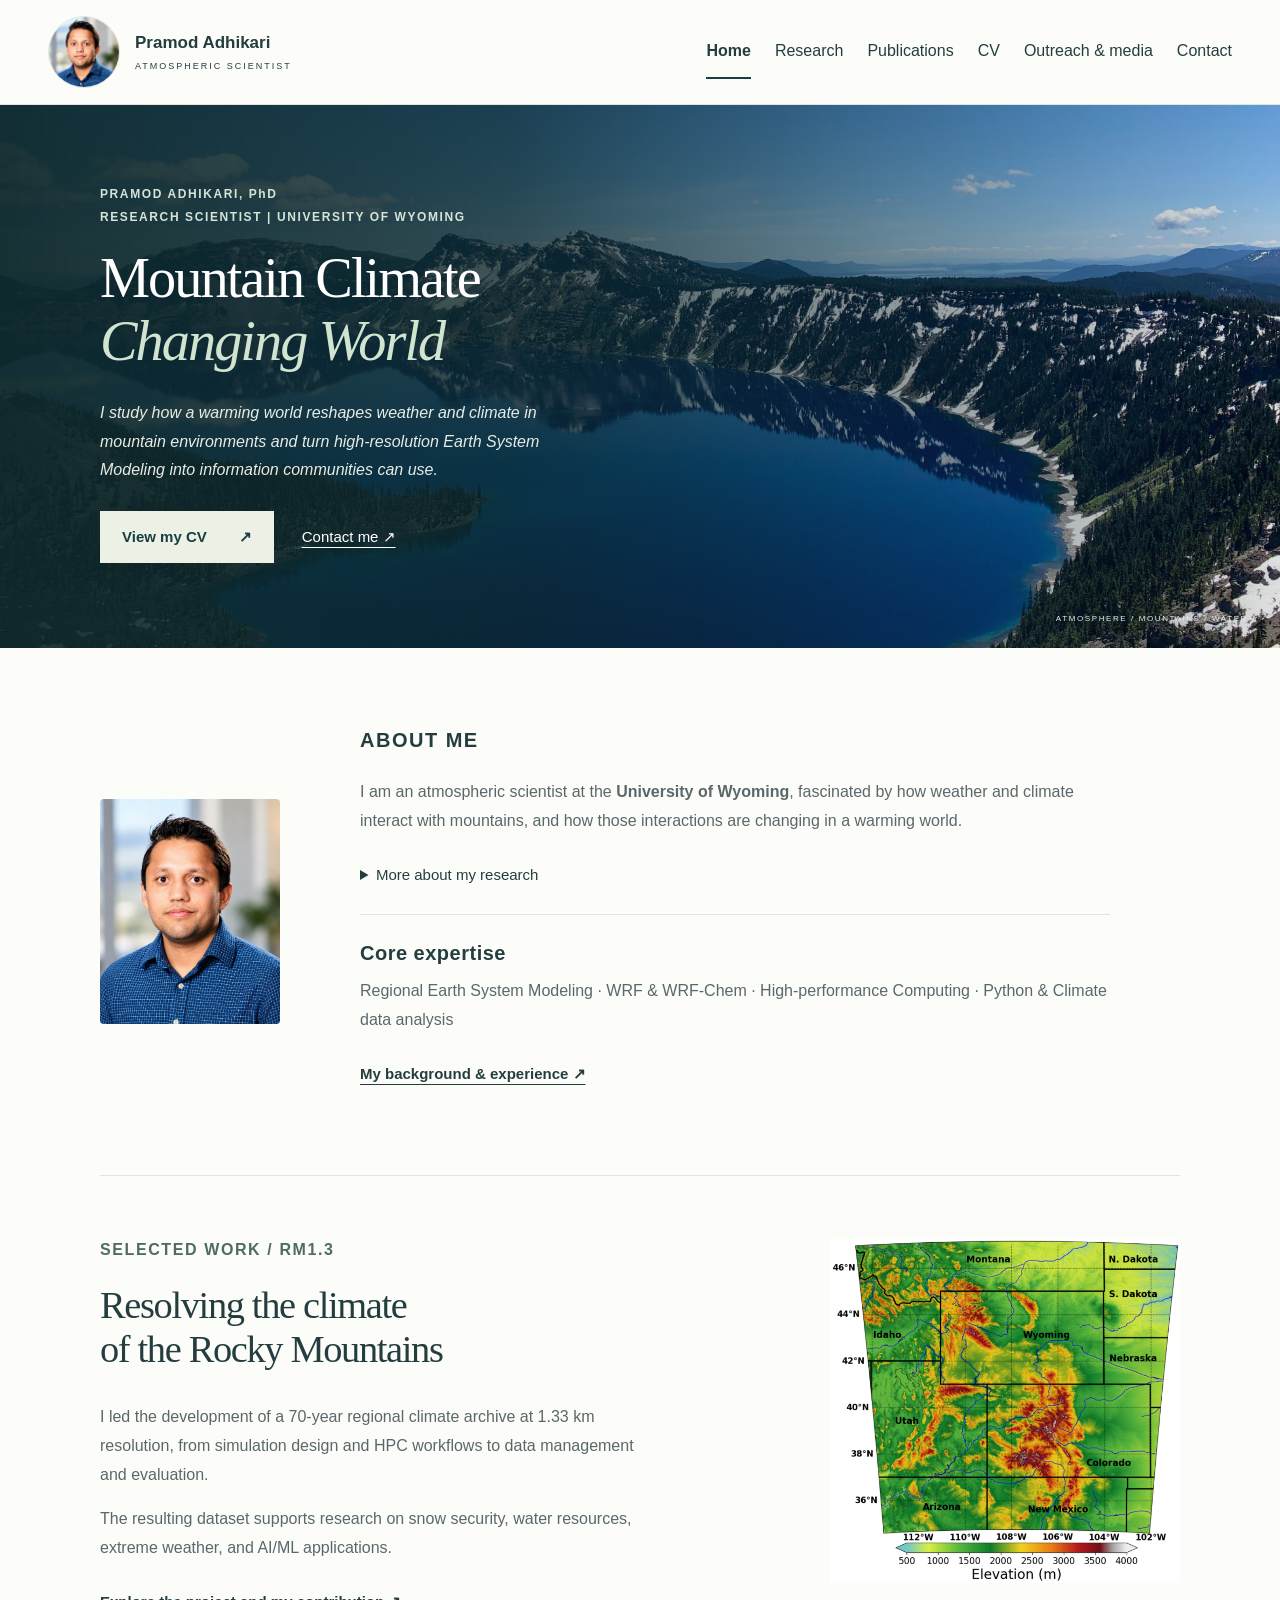
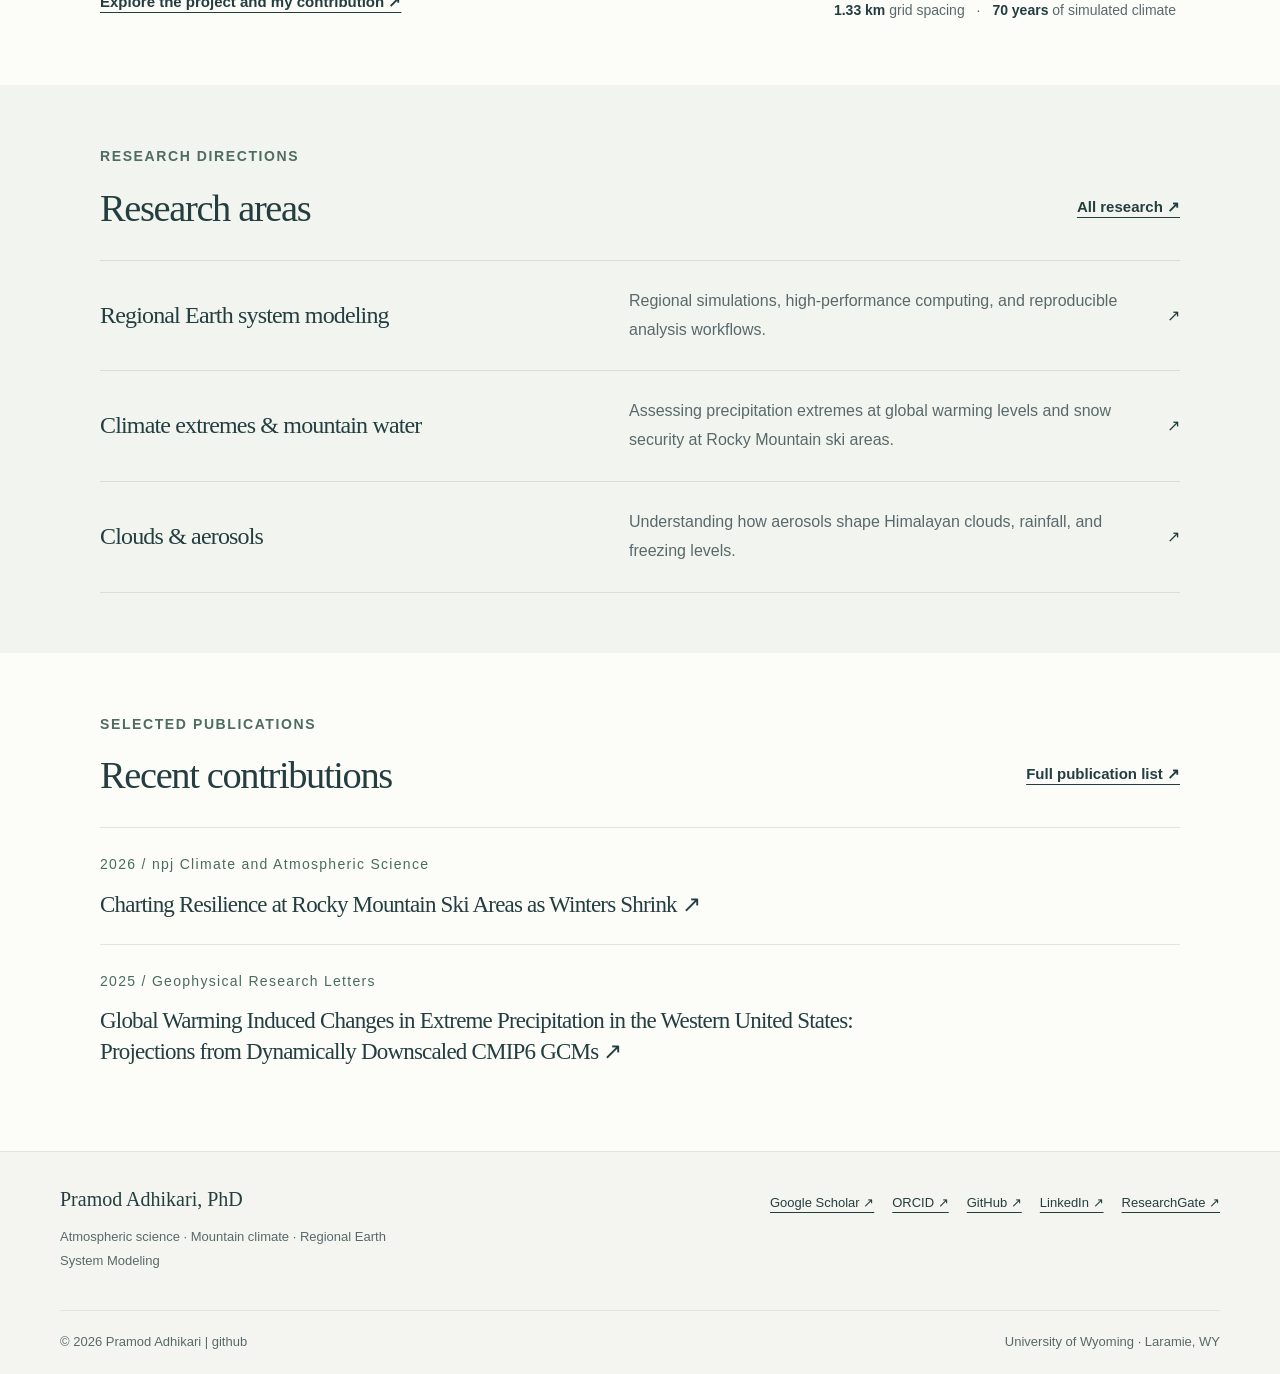
==== commit ec47ff07: "Update index.html" ====
--- a/index.html
+++ b/index.html
@@ -1,7 +1,7 @@
 <!doctype html>
 <html lang="en"><head><meta charset="utf-8"><meta name="viewport" content="width=device-width, initial-scale=1"><title>Home | Pramod Adhikari</title><meta name="description" content="Pramod Adhikari, PhD. Atmospheric scientist at the University of Wyoming researching mountain climate, regional Earth system modeling, and climate extremes."><meta name="theme-color" content="#173e40"><link rel="stylesheet" href="assets/site.css?v=2"><script src="assets/site.js?v=2" defer></script></head>
-<body><a class="skip" href="#main">Skip to content</a><header class="site-header"><div class="nav-wrap"><a class="brand" href="index.html"><img class="brand-photo" src="images/personal_photo.jpeg" alt="" width="72" height="72"><span>Pramod Adhikari<small>ATMOSPHERIC SCIENTIST</small></span></a><button class="menu-toggle" aria-expanded="false" aria-controls="navigation" hidden>Menu <span aria-hidden="true">☰</span></button><nav id="navigation" aria-label="Main navigation"><a href="index.html" aria-current="page">Home</a><a href="research.html">Research</a><a href="publications.html">Publications</a><a href="cv.html">CV</a><a href="media.html">Outreach & media</a><a href="contact.html">Contact</a></nav></div></header>
-<main id="main" class="home-refined"><section class="hero"><div class="hero-content wrap"><p class="eyebrow">PRAMOD ADHIKARI, PhD<br>RESEARCH SCIENTIST | UNIVERSITY OF WYOMING</p><h1>Mountain Climate,<br><em>Changing World</em></h1><p><em>I study how a warming world reshapes weather and climate in mountain environments and turn high-resolution Earth System Modeling into information communities can use.</em></p><div class="actions"><a class="button light" href="cv/Adhikari_CV.pdf">View my CV <span>↗</span></a><a class="hero-link" href="mailto:pramod.adhikari@uwyo.edu">Contact me ↗</a></div></div><div class="hero-caption">ATMOSPHERE / MOUNTAINS / WATER</div></section>
+<body><a class="skip" href="#main">Skip to content</a><header class="site-header"><div class="nav-wrap"><a class="brand" href="index.html"><img class="brand-photo" src="images/personal_photo.jpeg" alt="" width="48" height="48"><span>Pramod Adhikari<small>ATMOSPHERIC SCIENTIST</small></span></a><button class="menu-toggle" aria-expanded="false" aria-controls="navigation" hidden>Menu <span aria-hidden="true">☰</span></button><nav id="navigation" aria-label="Main navigation"><a href="index.html" aria-current="page">Home</a><a href="research.html">Research</a><a href="publications.html">Publications</a><a href="cv.html">CV</a><a href="media.html">Outreach & media</a><a href="contact.html">Contact</a></nav></div></header>
+<main id="main" class="home-refined"><section class="hero"><div class="hero-content wrap"><p class="eyebrow">PRAMOD ADHIKARI, PhD<br>RESEARCH SCIENTIST | UNIVERSITY OF WYOMING</p><h1>Mountain Climate<br><em>Changing World</em></h1><p><em>I study how a warming world reshapes weather and climate in mountain environments and turn high-resolution Earth System Modeling into information communities can use.</em></p><div class="actions"><a class="button light" href="cv/Adhikari_CV.pdf">View my CV <span>↗</span></a><a class="hero-link" href="mailto:pramod.adhikari@uwyo.edu">Contact me ↗</a></div></div><div class="hero-caption">ATMOSPHERE / MOUNTAINS / WATER</div></section>
 <section class="about wrap"><div class="portrait"><img src="images/personal_photo.jpeg" alt="Pramod Adhikari" width="300" height="350"></div><div><h2 class="about-heading">ABOUT ME</h2><p>I am an atmospheric scientist at the <strong>University of Wyoming</strong>, fascinated by how weather and climate interact with mountains, and how those interactions are changing in a warming world.</p><details class="about-more"><summary>More about my research</summary><p>My research has taken me from studying aerosol–cloud interactions over the Himalayas to exploring snow, precipitation, and extreme weather across the American West. I combine high-resolution Earth system modeling with observations and data analysis to understand these complex processes and what they mean for communities and landscapes.</p><p>Ultimately, I want my research to connect atmospheric science with real-world problems, helping turn our understanding of a changing climate into useful information for adaptation and resilience.</p></details><p class="expertise-line"><strong style="font-size: 20px;">Core expertise</strong> Regional Earth System Modeling · WRF & WRF-Chem · High-performance Computing · Python & Climate data analysis</p><a class="text-link" href="cv.html">My background & experience ↗</a></div></section>
 
 <section class="wrap home-project"><div><p class="eyebrow">SELECTED WORK / RM1.3</p><h2>Resolving the climate<br>of the Rocky Mountains</h2><p>I led the development of a 70-year regional climate archive at 1.33 km resolution, from simulation design and HPC workflows to data management and evaluation.</p><p>The resulting dataset supports research on snow security, water resources, extreme weather, and AI/ML applications.</p><a class="text-link" href="regional-modeling.html#rm13">Explore the project and my contribution ↗</a></div><figure class="project-map"><a href="regional-modeling.html#rm13"><img src="assets/research/rm13-domain.png" alt="Terrain and model domain for the RM1.3 Rocky Mountain climate simulations" loading="lazy"></a><figcaption><strong>1.33 km</strong> grid spacing <span>·</span> <strong>70 years</strong> of simulated climate</figcaption></figure></section><div class="research-band"><section class="wrap block"><div class="section-heading"><div><p class="eyebrow">RESEARCH DIRECTIONS</p><h2>Research areas</h2></div><a class="text-link" href="research.html">All research ↗</a></div><div class="cards"><a class="research-card" href="regional-modeling.html"><span class="card-number">01 / MODELING</span><h3>Regional Earth system modeling</h3><p>Regional simulations, high-performance computing, and reproducible analysis workflows.</p><span class="card-arrow">↗</span></a><a class="research-card" href="climate-extremes.html"><span class="card-number">02 / HYDROCLIMATE</span><h3>Climate extremes & mountain water</h3><p>Assessing precipitation extremes at global warming levels and snow security at Rocky Mountain ski areas.</p><span class="card-arrow">↗</span></a><a class="research-card" href="clouds-aerosols.html"><span class="card-number">03 / ATMOSPHERIC PROCESSES</span><h3>Clouds & aerosols</h3><p>Understanding how aerosols shape Himalayan clouds, rainfall, and freezing levels.</p><span class="card-arrow">↗</span></a></div></section></div><section class="wrap block"><div class="section-heading"><div><p class="eyebrow">SELECTED PUBLICATIONS</p><h2>Recent contributions</h2></div><a class="text-link" href="publications.html">Full publication list ↗</a></div><article class="publication"><span class="pub-label">2026 / npj Climate and Atmospheric Science</span><h3><a href="https://www.nature.com/articles/s41612-026-01530-5">Charting Resilience at Rocky Mountain Ski Areas as Winters Shrink <span aria-hidden="true">↗</span></a></h3></article><article class="publication"><span class="pub-label">2025 / Geophysical Research Letters</span><h3><a href="https://doi.org/10.1029/2025GL116113">Global Warming Induced Changes in Extreme Precipitation in the Western United States: Projections from Dynamically Downscaled CMIP6 GCMs <span aria-hidden="true">↗</span></a></h3></article></section></main><div id="footer-container"><footer><p>© 2026 Pramod Adhikari · <a href="contact.html">Contact</a></p></footer></div></body></html>
--- a/assets/site.css
+++ b/assets/site.css
@@ -107,3 +107,18 @@
  .brand small{font-size:6px;letter-spacing:1px}
  .js .menu-toggle{padding:9px;font-size:15px;gap:7px}
 }
+
+.brand-photo {
+  width: 72px;
+  height: 72px;
+  flex-basis: 72px;
+}
+
+/* Keep the header compact on phones */
+@media (max-width: 800px) {
+  .brand-photo {
+    width: 48px;
+    height: 48px;
+    flex-basis: 48px;
+  }
+}
